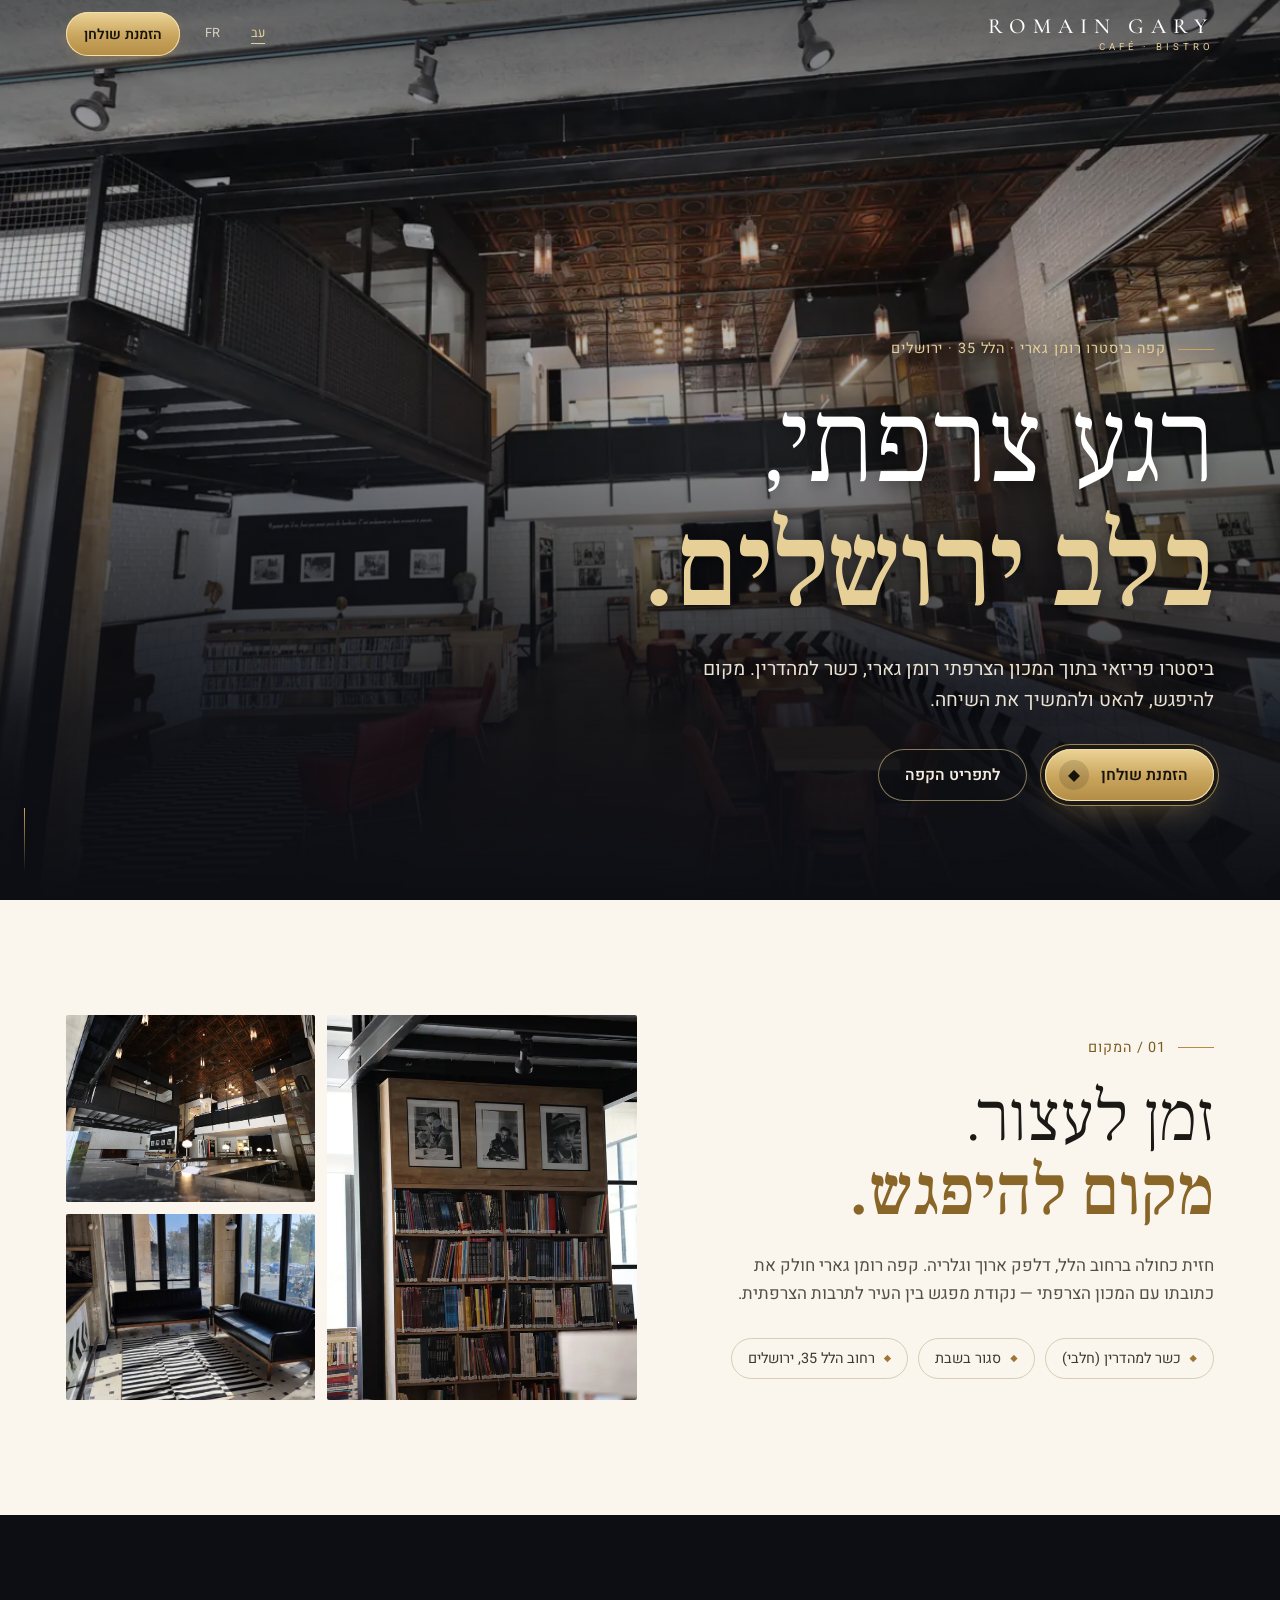
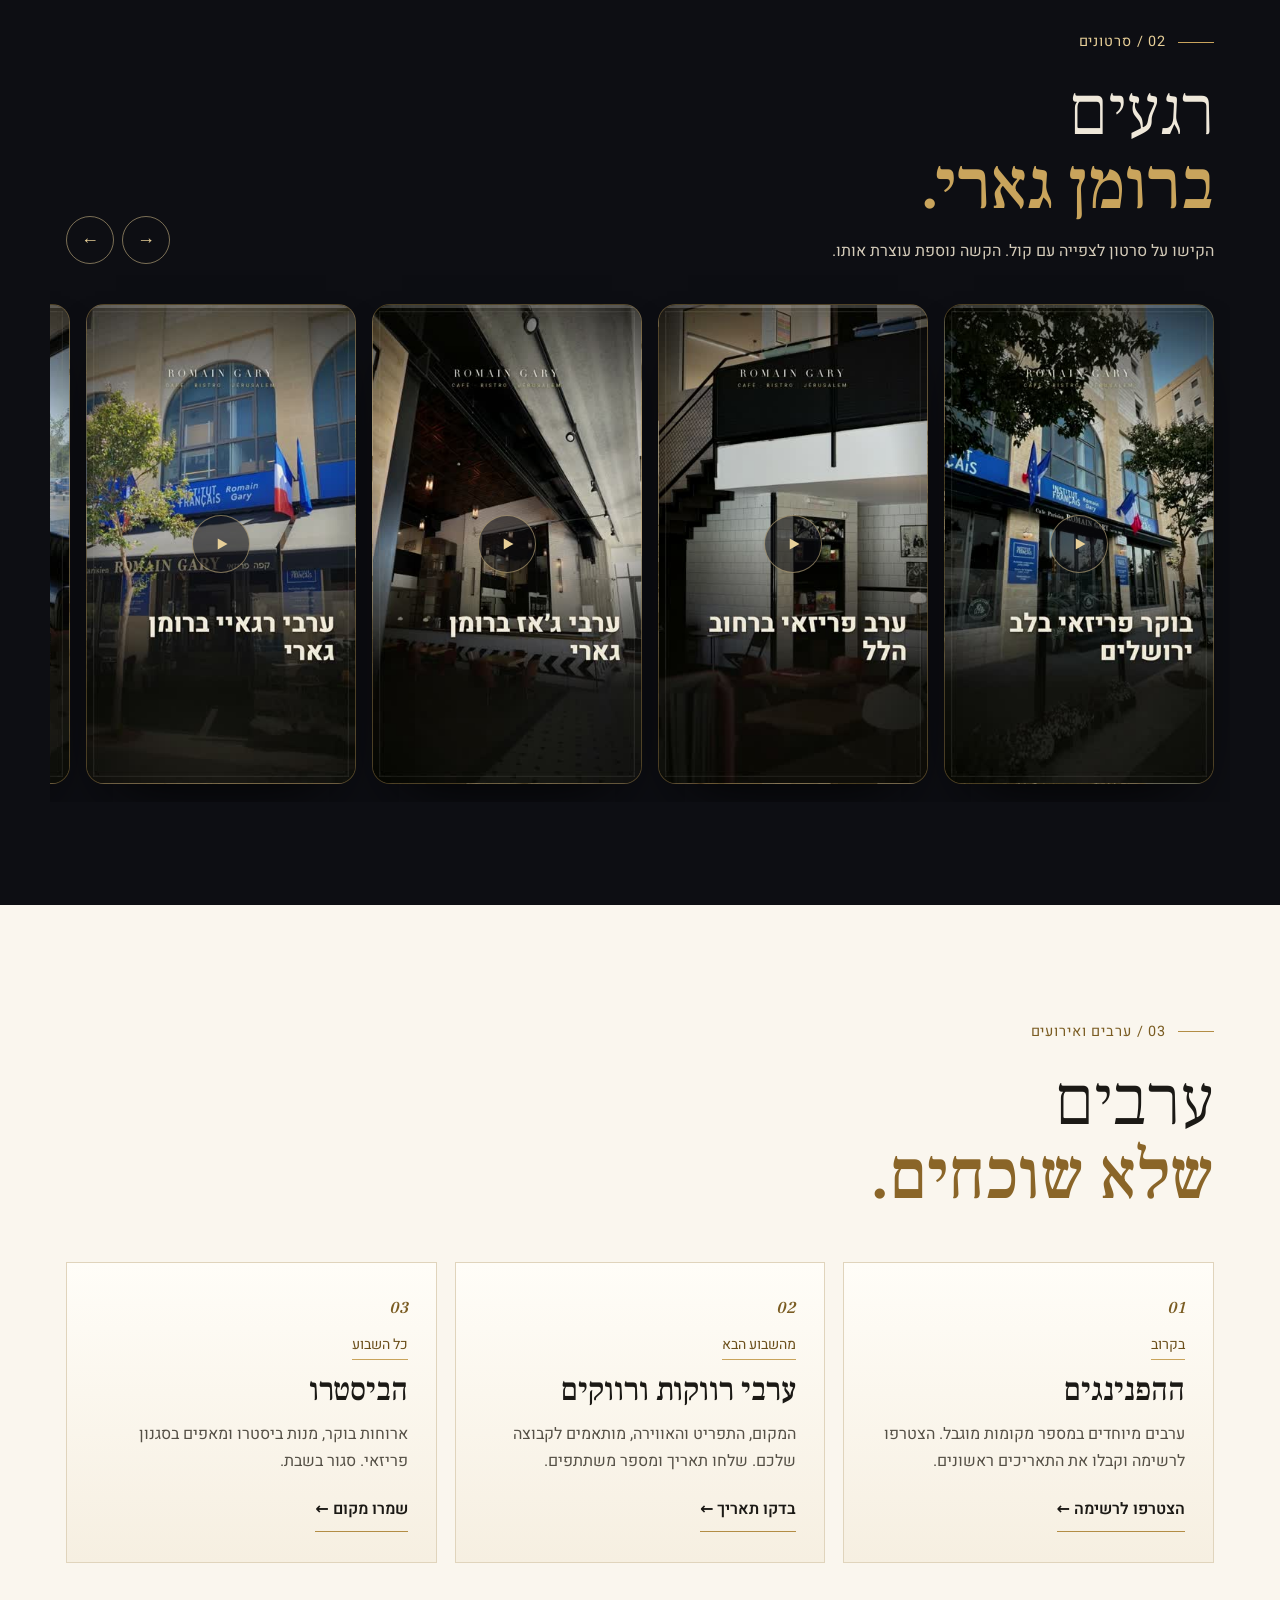
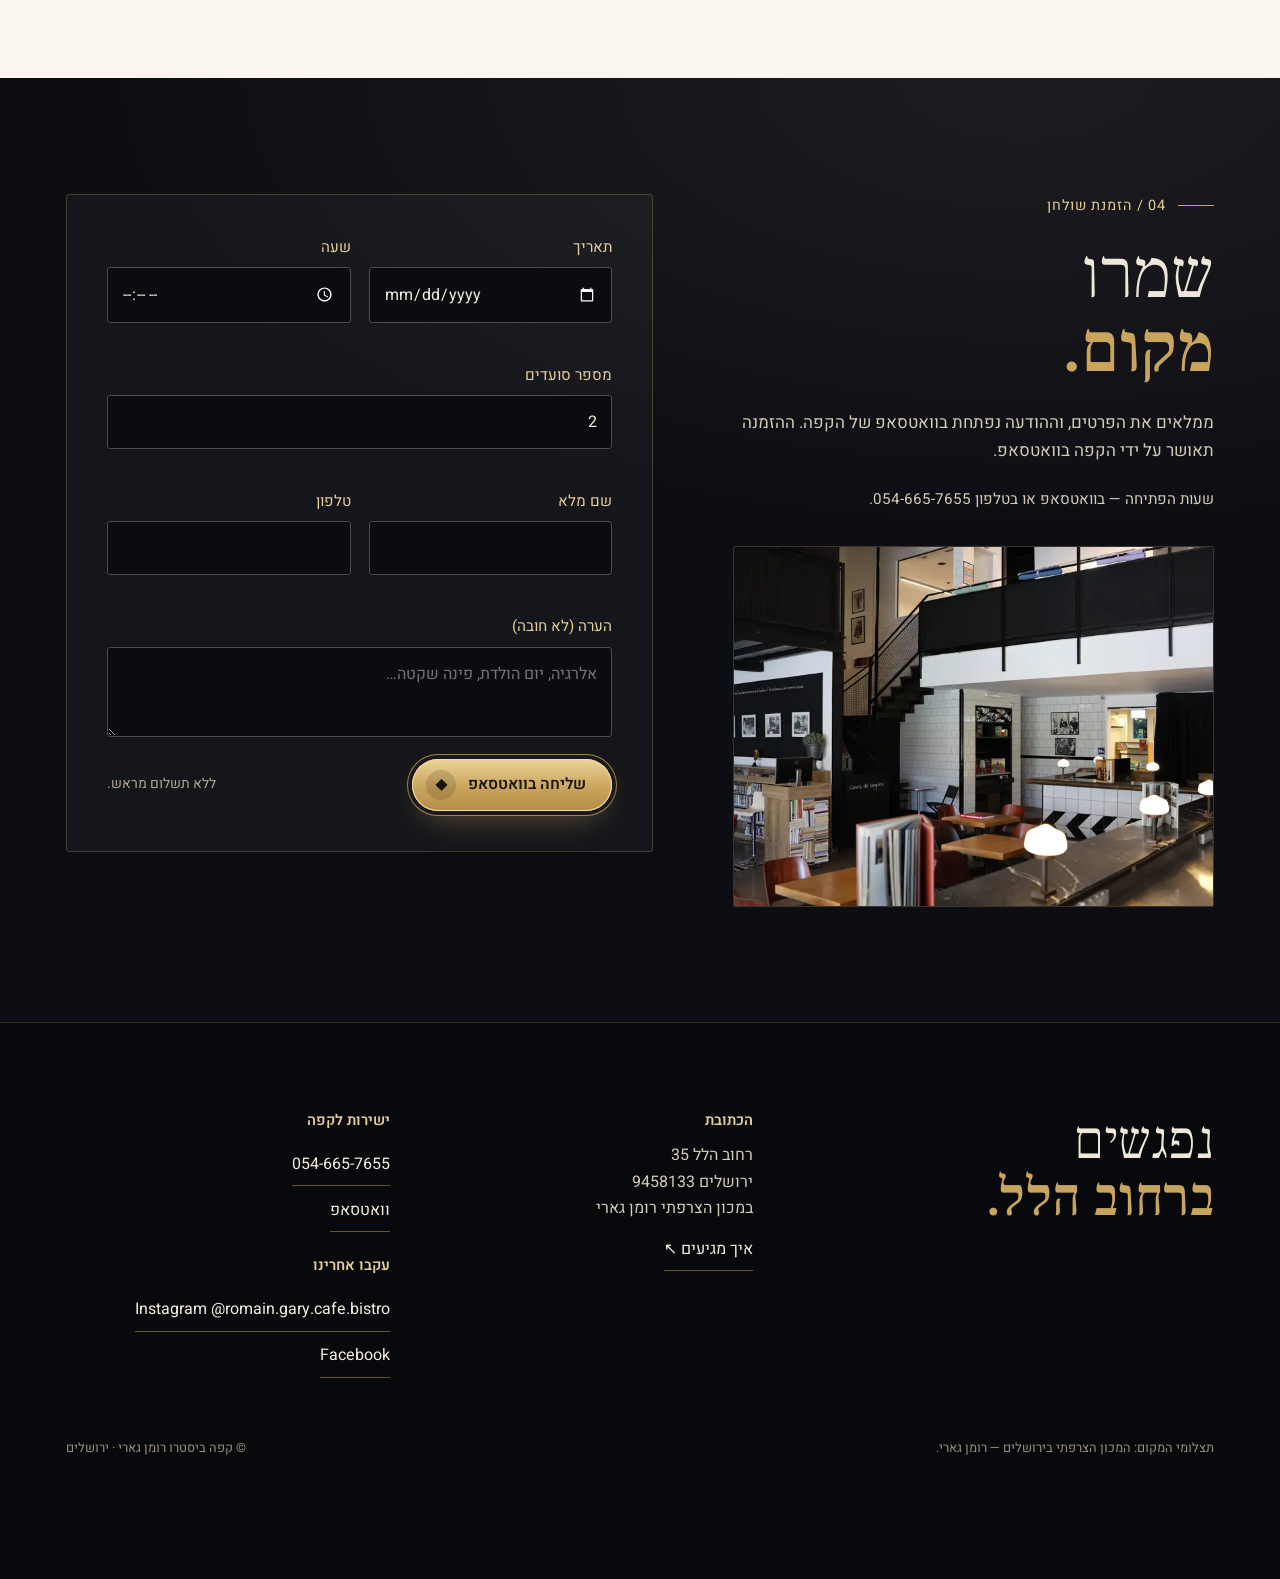
==== index.html @ 9f29f9a6 "fix: retouches des jurés (reels à la demande, hébreu, confirmation, mosaïque, polices non bloquantes" ====
<!doctype html>
<html lang="he" dir="rtl">
<head>
<meta charset="utf-8"><meta name="viewport" content="width=device-width,initial-scale=1,viewport-fit=cover">
<title>קפה ביסטרו רומן גארי · ביסטרו פריזאי בלב ירושלים · הלל 35</title>
<meta name="description" content="ביסטרו פריזאי בתוך המכון הצרפתי רומן גארי, כשר למהדרין (חלבי). רחוב הלל 35, ירושלים. סגור בשבת. הזמנת שולחן בוואטסאפ.">
<meta name="theme-color" content="#0d0e13">
<link rel="canonical" href="https://codenolimits.github.io/romain-gary-cafe/">
<link rel="alternate" hreflang="he" href="https://codenolimits.github.io/romain-gary-cafe/"><link rel="alternate" hreflang="fr" href="https://codenolimits.github.io/romain-gary-cafe/fr/"><link rel="alternate" hreflang="x-default" href="https://codenolimits.github.io/romain-gary-cafe/">
<meta property="og:title" content="קפה ביסטרו רומן גארי · ביסטרו פריזאי בלב ירושלים · הלל 35"><meta property="og:description" content="ביסטרו פריזאי בתוך המכון הצרפתי רומן גארי, כשר למהדרין (חלבי). רחוב הלל 35, ירושלים. סגור בשבת. הזמנת שולחן בוואטסאפ."><meta property="og:image" content="https://codenolimits.github.io/romain-gary-cafe/assets/og.jpg"><meta property="og:type" content="website">
<link rel="icon" href="assets/mark.svg" type="image/svg+xml">
<link rel="preconnect" href="https://fonts.googleapis.com"><link rel="preconnect" href="https://fonts.gstatic.com" crossorigin>
<link rel="preload" as="image" href="assets/facade-600.webp" media="(max-width:700px)"><link rel="preload" as="image" href="assets/hero-1280.webp" media="(min-width:701px)">
<link rel="stylesheet" media="print" onload="this.media='all'" href="https://fonts.googleapis.com/css2?family=Cormorant+Garamond:ital,wght@0,500;1,500&family=Inter:wght@400;600&family=Frank+Ruhl+Libre:wght@300;500&family=Heebo:wght@400;600&display=swap">
<noscript><link rel="stylesheet" href="https://fonts.googleapis.com/css2?family=Cormorant+Garamond:ital,wght@0,500;1,500&family=Inter:wght@400;600&family=Frank+Ruhl+Libre:wght@300;500&family=Heebo:wght@400;600&display=swap"></noscript>
<link rel="stylesheet" href="style.css">
<script type="application/ld+json">{"@context": "https://schema.org", "@type": "CafeOrCoffeeShop", "name": "Café Bistro Romain Gary", "url": "https://codenolimits.github.io/romain-gary-cafe/", "telephone": "+972546657655", "servesCuisine": "French", "address": {"@type": "PostalAddress", "streetAddress": "35 Hillel Street", "addressLocality": "Jerusalem", "postalCode": "9458133", "addressCountry": "IL"}, "image": "https://codenolimits.github.io/romain-gary-cafe/assets/hero-1280.webp", "sameAs": ["https://www.instagram.com/romain.gary.cafe.bistro/", "https://www.facebook.com/1318589584681874"]}</script>
</head>
<body>
<a class="skip" href="#main">דילוג לתוכן</a>
<header class="top"><div class="wrap">
<a class="brand" href="./"><b>ROMAIN GARY</b><small>CAFÉ · BISTRO</small></a>
<nav class="nav" aria-label="Langues · שפות"><div class="langs"><a href="" hreflang="he" lang="he" aria-current="page">עב</a><a href="fr/" hreflang="fr" lang="fr">FR</a></div><a class="btn btn-gold btn-sm" href="#reserver">הזמנת שולחן</a></nav>
</div></header>
<main id="main">
<section class="hero" style="padding:0" aria-labelledby="h1">
<picture><source media="(max-width:700px)" srcset="assets/facade-600.webp 600w, assets/facade-900.webp 900w" sizes="100vw"><img src="assets/hero-1280.webp" srcset="assets/hero-1280.webp 1280w, assets/hero-1920.webp 1920w" sizes="100vw" alt="" fetchpriority="high"></picture>
<div class="wrap">
<p class="eyebrow">קפה ביסטרו רומן גארי · הלל 35 · ירושלים</p>
<h1 id="h1">רגע צרפתי,<br><em>בלב ירושלים.</em></h1>
<p class="lead">ביסטרו פריזאי בתוך המכון הצרפתי רומן גארי, כשר למהדרין. מקום להיפגש, להאט ולהמשיך את השיחה.</p>
<div class="ctas"><a class="btn btn-gold" href="#reserver">הזמנת שולחן<span class="dot" aria-hidden="true">◆</span></a><a class="btn btn-line" href="https://drive.google.com/file/d/1gqeIjatNYt2epJypVnyMsWco6qzE0DKU/view?usp=drivesdk" target="_blank" rel="noopener">לתפריט הקפה</a></div>
</div><span class="cue" aria-hidden="true"></span>
</section>

<section class="light" id="lieu"><div class="wrap lieu">
<div class="rv"><p class="eyebrow">01 / המקום</p><h2>זמן לעצור.<br><em>מקום להיפגש.</em></h2><p class="sub">חזית כחולה ברחוב הלל, דלפק ארוך וגלריה. קפה רומן גארי חולק את כתובתו עם המכון הצרפתי — נקודת מפגש בין העיר לתרבות הצרפתית.</p><ul class="chips"><li>כשר למהדרין (חלבי)</li><li>סגור בשבת</li><li>רחוב הלל 35, ירושלים</li></ul></div>
<div class="mosaic rv d1">
<figure class="a"><img src="assets/livres-600.webp" srcset="assets/livres-600.webp 600w, assets/livres-900.webp 900w" sizes="(min-width:900px) 360px, 55vw" alt="הגלריה והספרייה בקפה רומן גארי" loading="lazy" width="600" height="900"></figure>
<figure class="b"><img src="assets/bar-800.webp" srcset="assets/bar-800.webp 800w, assets/bar-1400.webp 1400w" sizes="(min-width:900px) 300px, 45vw" alt="הדלפק והגלריה בקפה רומן גארי" loading="lazy" width="800" height="533"></figure>
<figure class="c"><img src="assets/salon-600.webp" srcset="assets/salon-600.webp 600w" sizes="(min-width:900px) 300px, 45vw" alt="פינת ישיבה ליד החלונות" loading="lazy" width="600" height="800"></figure>
</div></div></section>

<section id="reels" aria-labelledby="h-reels" style="padding-bottom:clamp(60px,8vw,110px)">
<div class="wrap reels-head rv"><div><p class="eyebrow">02 / סרטונים</p><h2 id="h-reels">רגעים<br><em>ברומן גארי.</em></h2><p class="hint">הקישו על סרטון לצפייה עם קול. הקשה נוספת עוצרת אותו.</p></div>
<div class="rail-nav"><button type="button" data-dir="-1" aria-label="הקודם">→</button><button type="button" data-dir="1" aria-label="הבא">←</button></div></div>
<div class="rail"><button class="reel" type="button" aria-pressed="false" aria-label="סרטון: בוקר פריזאי בלב ירושלים" style="background-image:url(assets/reel_LIEU_HE_JOUR.jpg)"><video muted loop playsinline preload="none" poster="assets/reel_LIEU_HE_JOUR.jpg" src="https://romain-gary-happenings.vercel.app/happenings/videos/RomainGary_LIEU_HE_JOUR_story_v6.mp4"></video><span class="snd" aria-hidden="true"></span></button><button class="reel" type="button" aria-pressed="false" aria-label="סרטון: ערב פריזאי ברחוב הלל" style="background-image:url(assets/reel_LIEU_HE_SOIR.jpg)"><video muted loop playsinline preload="none" poster="assets/reel_LIEU_HE_SOIR.jpg" src="https://romain-gary-happenings.vercel.app/happenings/videos/RomainGary_LIEU_HE_SOIR_story_v6.mp4"></video><span class="snd" aria-hidden="true"></span></button><button class="reel" type="button" aria-pressed="false" aria-label="סרטון: ערבי ג׳אז ברומן גארי" style="background-image:url(assets/reel_JAZZ_HE.jpg)"><video muted loop playsinline preload="none" poster="assets/reel_JAZZ_HE.jpg" src="https://romain-gary-happenings.vercel.app/happenings/videos/RomainGary_JAZZ_HE_story_v6.mp4"></video><span class="snd" aria-hidden="true"></span></button><button class="reel" type="button" aria-pressed="false" aria-label="סרטון: ערבי רגאיי ברומן גארי" style="background-image:url(assets/reel_REGGAE_HE.jpg)"><video muted loop playsinline preload="none" poster="assets/reel_REGGAE_HE.jpg" src="https://romain-gary-happenings.vercel.app/happenings/videos/RomainGary_REGGAE_HE_story_v6.mp4"></video><span class="snd" aria-hidden="true"></span></button><button class="reel" type="button" aria-pressed="false" aria-label="סרטון: חוגגים? המקום שלכם." style="background-image:url(assets/reel_GROUPES_HE.jpg)"><video muted loop playsinline preload="none" poster="assets/reel_GROUPES_HE.jpg" src="https://romain-gary-happenings.vercel.app/happenings/videos/RomainGary_GROUPES_HE_story_v6.mp4"></video><span class="snd" aria-hidden="true"></span></button></div>
</section>

<section class="light" id="soirees"><div class="wrap">
<div class="rv"><p class="eyebrow">03 / ערבים ואירועים</p><h2>ערבים<br><em>שלא שוכחים.</em></h2></div>
<div class="cards"><article class="card rv d0"><span class="n">01</span><span class="badge">בקרוב</span><h3>ההפנינגים</h3><p>ערבים מיוחדים במספר מקומות מוגבל. הצטרפו לרשימה וקבלו את התאריכים ראשונים.</p><a href="https://wa.me/972546657655?text=%D7%A9%D7%9C%D7%95%D7%9D%21%20%D7%90%D7%A9%D7%9E%D7%97%20%D7%9C%D7%94%D7%A6%D7%98%D7%A8%D7%A3%20%D7%9C%D7%A8%D7%A9%D7%99%D7%9E%D7%AA%20%D7%94%D7%94%D7%A4%D7%A0%D7%99%D7%A0%D7%92%D7%99%D7%9D%20%D7%A9%D7%9C%20%D7%A8%D7%95%D7%9E%D7%9F%20%D7%92%D7%90%D7%A8%D7%99" target="_blank" rel="noopener">הצטרפו לרשימה ←</a></article><article class="card rv d1"><span class="n">02</span><span class="badge">מהשבוע הבא</span><h3>ערבי רווקות ורווקים</h3><p>המקום, התפריט והאווירה, מותאמים לקבוצה שלכם. שלחו תאריך ומספר משתתפים.</p><a href="https://wa.me/972546657655?text=%D7%A9%D7%9C%D7%95%D7%9D%21%20%D7%90%D7%A0%D7%97%D7%A0%D7%95%20%D7%9E%D7%AA%D7%9B%D7%A0%D7%A0%D7%99%D7%9D%20%D7%A2%D7%A8%D7%91%20%D7%A8%D7%95%D7%95%D7%A7%D7%95%D7%AA/%D7%A8%D7%95%D7%95%D7%A7%D7%99%D7%9D.%20%D7%AA%D7%90%D7%A8%D7%99%D7%9A%3A%20___%20%D7%9E%D7%A1%D7%A4%D7%A8%20%D7%9E%D7%A9%D7%AA%D7%AA%D7%A4%D7%99%D7%9D%3A%20___" target="_blank" rel="noopener">בדקו תאריך ←</a></article><article class="card rv d2"><span class="n">03</span><span class="badge">כל השבוע</span><h3>הביסטרו</h3><p>ארוחות בוקר, מנות ביסטרו ומאפים בסגנון פריזאי. סגור בשבת.</p><a href="#reserver">שמרו מקום ←</a></article></div>
</div></section>

<section class="book" id="reserver" aria-labelledby="h-book"><div class="wrap book-grid">
<div class="rv"><p class="eyebrow">04 / הזמנת שולחן</p><h2 id="h-book">שמרו<br><em>מקום.</em></h2><p class="sub">ממלאים את הפרטים, וההודעה נפתחת בוואטסאפ של הקפה. ההזמנה תאושר על ידי הקפה בוואטסאפ.</p><p class="sub" style="font-size:.95rem">שעות הפתיחה — בוואטסאפ או בטלפון <bdi class="ltr">054-665-7655</bdi>.</p>
<figure class="side-img"><img src="assets/salle-800.webp" srcset="assets/salle-800.webp 800w, assets/salle-1400.webp 1400w" sizes="(min-width:960px) 480px, 100vw" alt="" loading="lazy" width="800" height="533"></figure></div>
<form id="resa" novalidate>
<div class="f h"><label for="date">תאריך</label><input id="date" name="date" type="date" required aria-describedby="e-date"><span class="err" id="e-date" aria-live="polite"></span></div>
<div class="f h"><label for="time">שעה</label><input id="time" name="time" type="time" step="900" required aria-describedby="e-time"><span class="err" id="e-time" aria-live="polite"></span></div>
<div class="f"><label for="people">מספר סועדים</label><input id="people" name="people" type="number" inputmode="numeric" min="1" max="60" value="2" required aria-describedby="e-people"><span class="err" id="e-people" aria-live="polite"></span></div>
<div class="f h"><label for="name">שם מלא</label><input id="name" name="name" autocomplete="name" required aria-describedby="e-name"><span class="err" id="e-name" aria-live="polite"></span></div>
<div class="f h"><label for="phone">טלפון</label><input id="phone" name="phone" type="tel" autocomplete="tel" inputmode="tel" dir="ltr" required aria-describedby="e-phone"><span class="err" id="e-phone" aria-live="polite"></span></div>
<div class="f"><label for="note">הערה (לא חובה)</label><textarea id="note" name="note" maxlength="300" placeholder="אלרגיה, יום הולדת, פינה שקטה…"></textarea></div>
<div class="form-foot"><button class="btn btn-gold" type="submit">שליחה בוואטסאפ<span class="dot" aria-hidden="true">◆</span></button><span class="small">ללא תשלום מראש.</span></div>
<div class="ok" id="ok" tabindex="-1" role="status"><h3>שלב אחרון: לחצו על שליחה בוואטסאפ.</h3><p class="small">השולחן מאושר כשהקפה עונה לכם. אם וואטסאפ לא נפתח:</p><pre id="ok-msg"></pre><a class="btn btn-line btn-sm" id="ok-link" href="https://wa.me/972546657655" target="_blank" rel="noopener">פתיחת וואטסאפ</a></div>
</form>
</div></section>
</main>

<footer><div class="wrap">
<div class="foot">
<div><h2>נפגשים<br><em>ברחוב הלל.</em></h2></div>
<div><h3>הכתובת</h3><p>רחוב הלל 35<br>ירושלים 9458133<br>במכון הצרפתי רומן גארי</p><a href="https://www.google.com/maps/search/?api=1&query=35%20Hillel%20Street%20Jerusalem" target="_blank" rel="noopener">איך מגיעים ↖</a></div>
<div><h3>ישירות לקפה</h3><div class="links"><a href="tel:+972546657655" class="ltr">054-665-7655</a><a href="https://wa.me/972546657655" target="_blank" rel="noopener">וואטסאפ</a></div>
<h3 style="margin-top:26px">עקבו אחרינו</h3><div class="links"><a href="https://www.instagram.com/romain.gary.cafe.bistro/" target="_blank" rel="noopener" class="ltr">Instagram @romain.gary.cafe.bistro</a><a href="https://www.facebook.com/1318589584681874" target="_blank" rel="noopener">Facebook</a></div></div>
</div>
<div class="credit"><span>תצלומי המקום: המכון הצרפתי בירושלים — רומן גארי.</span><span>© קפה ביסטרו רומן גארי · ירושלים</span></div>
</div></footer>
<div class="dock"><a class="btn btn-gold" href="#reserver">הזמנת שולחן</a><a class="btn wa" href="https://wa.me/972546657655" target="_blank" rel="noopener" aria-label="וואטסאפ">✆</a></div>
<script>window.T={"msgIntro": "שלום! אשמח להזמין שולחן בקפה רומן גארי.", "sep": ": ", "l_date": "תאריך", "l_time": "שעה", "l_people": "מספר סועדים", "l_name": "שם מלא", "l_phone": "טלפון", "l_note": "הערה", "e_date": "נא לבחור תאריך.", "e_past": "התאריך או השעה כבר עברו.", "e_shabbat": "הקפה סגור בשבת.", "e_time": "נא לבחור שעה.", "e_people": "נא לציין מספר סועדים.", "e_name": "נא למלא שם.", "e_phone": "מספר טלפון לא תקין."};</script>
<script src="app.js" defer></script>
</body></html>
---- style.css ----
/* Feuille de style — Café Bistro Romain Gary v2 */
:root{--ink:#0d0e13;--cream:#f4ede0;--paper:#faf6ee;--gold:#c9a45c;--gold2:#e7cf98;--muted:#8d8473;--txt:#1b1915;
--serif:"Cormorant Garamond",Georgia,serif;--sans:Inter,system-ui,-apple-system,sans-serif;--ease:cubic-bezier(.2,.7,.1,1)}
html[lang="he"]{--serif:"Frank Ruhl Libre",Georgia,serif;--sans:Heebo,system-ui,sans-serif}
*{box-sizing:border-box}html{scroll-behavior:smooth;-webkit-text-size-adjust:100%}
body{margin:0;background:var(--ink);color:#efe8da;font:16px/1.65 var(--sans);overflow-x:hidden}
img,video{display:block;max-width:100%}
a{color:inherit}
:focus-visible{outline:2px solid var(--gold2);outline-offset:3px}
.skip{position:absolute;inset-inline-start:-999px;top:8px;background:var(--gold);color:#111;padding:8px 14px;z-index:99}.skip:focus{inset-inline-start:8px}
h1,h2,h3{font-family:var(--serif);font-weight:500;line-height:1.05;margin:0}
.wrap{max-width:1180px;margin:0 auto;padding:0 16px}
.eyebrow{display:flex;align-items:center;gap:12px;color:var(--gold2);font-size:.78rem;letter-spacing:.22em;text-transform:uppercase;margin:0 0 22px}
html[lang="he"] .eyebrow{letter-spacing:.06em;font-size:.9rem}
.eyebrow::before{content:"";width:36px;height:1px;background:var(--gold)}
.top{position:fixed;inset:0 0 auto;z-index:30;transition:background .5s var(--ease)}
.top.solid{background:rgba(13,14,19,.84);backdrop-filter:blur(14px);-webkit-backdrop-filter:blur(14px);border-bottom:1px solid rgba(201,164,92,.18)}
.top .wrap{display:flex;align-items:center;justify-content:space-between;height:68px}
.brand{text-decoration:none;display:flex;flex-direction:column;line-height:1}
.brand b{font:500 1.35rem/1 "Cormorant Garamond",Georgia,serif;letter-spacing:.32em;color:#fff}
.brand small{font-size:.6rem;letter-spacing:.42em;color:var(--gold2);margin-top:5px}
.nav{display:flex;align-items:center;gap:10px}
.langs{display:flex;gap:2px}
.langs a{font-size:.8rem;text-decoration:none;padding:8px 10px;color:#d8cfbd;min-height:44px;min-width:44px;display:grid;place-items:center}
.langs a[aria-current]{color:var(--gold2);text-decoration:underline;text-underline-offset:6px}
.btn{position:relative;display:inline-flex;align-items:center;gap:12px;min-height:52px;padding:0 26px;border-radius:999px;text-decoration:none;font:600 .98rem var(--sans);cursor:pointer;border:0;transition:transform .35s var(--ease),box-shadow .35s var(--ease)}
.btn-gold{color:#17130a;background:linear-gradient(180deg,#ecd497,#c9a45c 55%,#b38d45);box-shadow:0 0 0 1px #f3dfa8 inset,0 0 0 4px rgba(13,14,19,.9),0 0 0 5px rgba(201,164,92,.75),0 14px 34px -12px rgba(201,164,92,.55)}
.btn-gold:hover{transform:translateY(-2px);box-shadow:0 0 0 1px #f3dfa8 inset,0 0 0 4px rgba(13,14,19,.9),0 0 0 5px #e7cf98,0 20px 44px -12px rgba(201,164,92,.7)}
.btn-gold .dot{width:30px;height:30px;border-radius:50%;background:rgba(23,19,10,.14);display:grid;place-items:center;margin-inline-end:-12px}
.btn-line{color:#f3ecdf;border:1px solid rgba(231,207,152,.55);background:rgba(13,14,19,.3)}
.btn-line:hover{border-color:var(--gold2);transform:translateY(-2px)}
.btn-sm{min-height:44px;padding:0 18px;font-size:.88rem}
.btn-sm.btn-gold{box-shadow:0 0 0 1px #f3dfa8 inset,0 6px 18px -8px rgba(201,164,92,.6)}
.hero{position:relative;min-height:100svh;display:flex;align-items:flex-end;overflow:hidden;isolation:isolate}
.hero picture,.hero picture img{position:absolute;inset:0;width:100%;height:100%;object-fit:cover;z-index:-2}
.hero picture img{animation:kb 26s var(--ease) both;transform-origin:50% 60%}
@keyframes kb{from{transform:scale(1.14)}to{transform:scale(1.02)}}
.hero::after{content:"";position:absolute;inset:0;z-index:-1;background:linear-gradient(180deg,rgba(13,14,19,.6) 0%,rgba(13,14,19,.2) 32%,rgba(13,14,19,.9) 80%,var(--ink) 100%)}
.hero .wrap{width:100%;padding-bottom:clamp(64px,11vh,120px)}
.hero h1{font-size:clamp(3rem,10vw,7.4rem);letter-spacing:-.01em;color:#fff}
.hero h1 em{font-style:italic;color:var(--gold2)}
html[lang="he"] .hero h1 em{font-style:normal}
.hero .lead{max-width:560px;font-size:clamp(1.02rem,2.2vw,1.2rem);color:#ebe2d1;margin:22px 0 32px}
.hero .ctas{display:flex;flex-wrap:wrap;gap:16px 18px;align-items:center}
.cue{position:absolute;inset-inline-end:24px;bottom:28px;width:1px;height:64px;background:linear-gradient(var(--gold),transparent);animation:cue 2.4s infinite}
@keyframes cue{0%{transform:scaleY(0);transform-origin:top}50%{transform:scaleY(1);transform-origin:top}51%{transform-origin:bottom}100%{transform:scaleY(0);transform-origin:bottom}}
.js .rv{opacity:0;transform:translateY(28px);transition:opacity 1.1s var(--ease),transform 1.1s var(--ease)}
.js .rv.in{opacity:1;transform:none}
.rv.d1{transition-delay:.12s}.rv.d2{transition-delay:.24s}
section{padding:clamp(80px,12vw,150px) 0;position:relative}
.light{background:var(--paper);color:var(--txt)}
.light .eyebrow{color:#7a5c22}.light .eyebrow::before{background:#b38d45}
h2{font-size:clamp(2.4rem,6vw,4.4rem)}
h2 em{font-style:italic;color:var(--gold)}html[lang="he"] h2 em{font-style:normal}
.light h2 em{color:#8a6528}
.sub{max-width:560px;font-size:1.06rem;margin:22px 0 0;color:#d4cbb9}
.light .sub{color:#555046}
.lieu{display:grid;gap:44px;align-items:center}
.mosaic{display:grid;grid-template-columns:1.25fr 1fr;gap:12px}
.mosaic figure{margin:0;overflow:hidden;border-radius:2px}
.mosaic img{width:100%;height:100%;object-fit:cover;transition:transform 1.6s var(--ease)}
.mosaic figure:hover img{transform:scale(1.05)}
.mosaic .a{grid-row:1/3;aspect-ratio:3/4}.mosaic .b,.mosaic .c{aspect-ratio:4/3}
.chips{display:flex;flex-wrap:wrap;gap:10px;margin:30px 0 0;padding:0;list-style:none}
.chips li{border:1px solid #d8ccb3;padding:8px 16px;border-radius:999px;font-size:.9rem;color:#3f3a31}
.chips li::before{content:"◆";color:#9c7735;font-size:.6rem;margin-inline-end:9px;vertical-align:2px}
@media(min-width:900px){.lieu{grid-template-columns:1fr 1.15fr;gap:80px}}
.reels-head{display:flex;justify-content:space-between;align-items:flex-end;gap:20px;flex-wrap:wrap}
.hint{font-size:.88rem;color:#a99f8c;margin:14px 0 0}
.rail{display:flex;gap:16px;overflow-x:auto;scroll-snap-type:x mandatory;padding:40px 16px 18px;margin:0 auto;max-width:1180px;scrollbar-width:none;overscroll-behavior-x:contain}
@media(min-width:900px){.rail{justify-content:safe center}}
.rail::-webkit-scrollbar{display:none}
.reel{position:relative;flex:0 0 min(64vw,270px);aspect-ratio:9/16;border-radius:18px;overflow:hidden;scroll-snap-align:center;background:#111 center/cover;border:1px solid rgba(201,164,92,.35);box-shadow:0 30px 60px -30px #000;cursor:pointer;padding:0;color:#fff;transition:transform .5s var(--ease)}
.reel:hover{transform:translateY(-6px)}
.reel video{position:absolute;inset:0;width:100%;height:100%;object-fit:cover}
.reel .snd{position:absolute;inset-inline-end:10px;top:12px;z-index:3;width:38px;height:38px;border-radius:50%;background:rgba(13,14,19,.65);display:grid;place-items:center;border:1px solid rgba(231,207,152,.5);font-size:15px}
.reel::before{content:"";position:absolute;inset:0 0 auto;height:3px;z-index:2;background:linear-gradient(90deg,var(--gold2) var(--p,0%),rgba(255,255,255,.2) var(--p,0%))}
.rail-nav{display:flex;gap:8px}
.rail-nav button{width:48px;height:48px;border-radius:50%;border:1px solid rgba(231,207,152,.5);background:transparent;color:var(--gold2);font-size:18px;cursor:pointer}
.rail-nav button:hover{background:rgba(201,164,92,.12)}
.cards{display:grid;gap:18px;margin-top:48px}
@media(min-width:860px){.cards{grid-template-columns:repeat(3,1fr)}}
.card{position:relative;padding:34px 28px 30px;border:1px solid #e0d4bc;background:linear-gradient(180deg,#fffdf8,#f6efe1);display:flex;flex-direction:column;gap:14px;min-height:290px;transition:transform .5s var(--ease),box-shadow .5s var(--ease)}
.card:hover{transform:translateY(-4px);box-shadow:0 26px 50px -30px rgba(60,40,10,.45)}
.card .n{font:italic 500 1.05rem var(--serif);color:#7a5c22}
.card .badge{align-self:flex-start;font-size:.74rem;letter-spacing:.14em;text-transform:uppercase;color:#6b4f1b;border-bottom:1px solid #c9a45c;padding-bottom:3px}
html[lang="he"] .card .badge{letter-spacing:0;font-size:.88rem}
.card h3{font-size:2rem;color:#1b1915}
.card p{margin:0;color:#555046;flex:1}
.card a{align-self:flex-start;text-decoration:none;font-weight:600;color:#1b1915;border-bottom:1px solid #b38d45;padding:6px 0;min-height:44px;display:inline-flex;align-items:center}
.card a:hover{color:#7a5c22}
.book{background:radial-gradient(120% 80% at 80% 0%,#1d1c22 0%,var(--ink) 60%)}
.book-grid{display:grid;gap:48px}
@media(min-width:960px){.book-grid{grid-template-columns:.9fr 1.1fr;gap:80px;align-items:start}}
.side-img{margin:34px 0 0;aspect-ratio:4/3;overflow:hidden;border-radius:2px;border:1px solid rgba(201,164,92,.25)}
.side-img img{width:100%;height:100%;object-fit:cover}
form{background:rgba(255,255,255,.035);border:1px solid rgba(201,164,92,.28);padding:clamp(22px,4vw,40px);border-radius:4px;display:grid;gap:16px 18px;grid-template-columns:1fr 1fr}
.f{display:flex;flex-direction:column;gap:7px;grid-column:span 2}
.f.h{grid-column:span 1}
label{font-size:.8rem;letter-spacing:.12em;text-transform:uppercase;color:var(--gold2)}
html[lang="he"] label{letter-spacing:0;font-size:.95rem}
input,select,textarea{font:inherit;font-size:16px;color:#f4ede0;background:#0b0c10;border:1px solid #4a4b55;border-radius:3px;padding:13px 14px;min-height:50px;width:100%;color-scheme:dark}
textarea{min-height:90px;resize:vertical}
input:focus,select:focus,textarea:focus{border-color:var(--gold);outline:none;box-shadow:0 0 0 3px rgba(201,164,92,.25)}
[aria-invalid="true"]{border-color:#e07a6a}
.err{min-height:1.2em;font-size:.86rem;color:#f2ab9d}
.form-foot{grid-column:span 2;display:flex;flex-wrap:wrap;gap:16px;align-items:center;justify-content:space-between;margin-top:6px}
.small{font-size:.86rem;color:#b3a993}
.ok{grid-column:span 2;display:none;border:1px solid var(--gold);background:rgba(201,164,92,.1);padding:20px;border-radius:3px}
.ok.show{display:block;animation:pop .6s var(--ease)}
@keyframes pop{from{opacity:0;transform:translateY(10px)}to{opacity:1;transform:none}}
.ok h3{font-size:1.6rem;color:var(--gold2);margin-bottom:8px}
.ok pre{white-space:pre-wrap;font:inherit;font-size:.92rem;color:#e6dccb;margin:10px 0 16px;unicode-bidi:plaintext}
@media(max-width:520px){form{grid-template-columns:1fr}.f,.f.h,.form-foot,.ok{grid-column:span 1}}
footer{background:#08090c;padding:90px 0 120px;border-top:1px solid rgba(201,164,92,.2)}
.foot{display:grid;gap:40px}
@media(min-width:860px){.foot{grid-template-columns:1.3fr 1fr 1fr}}
.foot h2{font-size:clamp(2.2rem,5vw,3.4rem)}
.foot h3{font-family:var(--sans);font-size:.78rem;letter-spacing:.2em;text-transform:uppercase;color:var(--gold2);margin:0 0 14px;font-weight:600}
html[lang="he"] .foot h3{letter-spacing:0;font-size:.92rem}
.foot p{margin:0 0 6px;color:#d4cbb9}
.foot a{color:#f4ede0;text-decoration:none;border-bottom:1px solid rgba(201,164,92,.5);display:inline-flex;align-items:center;padding:6px 0;min-height:44px}
.foot a:hover{color:var(--gold2)}
.links{display:flex;flex-direction:column;align-items:flex-start;gap:2px}
.credit{margin-top:60px;font-size:.8rem;color:#9a917f;display:flex;flex-wrap:wrap;gap:8px 24px;justify-content:space-between}
.ltr{direction:ltr;unicode-bidi:isolate}
.dock{position:fixed;inset:auto 12px 12px;z-index:40;display:flex;gap:10px;transform:translateY(160%);transition:transform .5s var(--ease)}
.dock.on{transform:none}
.dock .btn{flex:1;justify-content:center}
.dock .wa{flex:0 0 52px;padding:0;justify-content:center;background:#0d0e13;border:1px solid rgba(231,207,152,.6);color:var(--gold2)}
@media(min-width:900px){.dock{display:none}}
@media(max-width:640px){.nav .btn{display:none}}
@media(prefers-reduced-motion:reduce){*,*::before,*::after{animation:none!important;transition:none!important}.js .rv{opacity:1;transform:none}}
.hero h1,.hero .lead,.hero .eyebrow{text-shadow:0 2px 18px rgba(0,0,0,.55)}
@media(max-width:700px){.hero::after{background:linear-gradient(180deg,rgba(13,14,19,.7) 0%,rgba(13,14,19,.35) 28%,rgba(13,14,19,.92) 66%,var(--ink) 100%)}.hero .eyebrow::before{display:none}.hero .eyebrow{font-size:.7rem;letter-spacing:.16em}html[lang="he"] .hero .eyebrow{font-size:.85rem;letter-spacing:0}}
/* retouches jurés 22/10 */
html[lang="he"] .hero h1,html[lang="he"] h2{font-weight:300}
html[lang="he"] .hero h1 em,html[lang="he"] h2 em{font-weight:500}
section{padding:clamp(72px,9vw,124px) 0}
.mosaic .a{aspect-ratio:auto;height:100%}
.hint{font-size:1rem;color:#d4cbb9}
.reel .snd{width:40px;height:40px;background:rgba(13,14,19,.55) url("data:image/svg+xml,%3Csvg xmlns='http://www.w3.org/2000/svg' viewBox='0 0 24 24' fill='none' stroke='%23e7cf98' stroke-width='1.6' stroke-linecap='round' stroke-linejoin='round'%3E%3Cpath d='M4 9v6h4l5 4V5L8 9H4z'/%3E%3Cpath d='M17 9l4 6M21 9l-4 6'/%3E%3C/svg%3E") center/20px no-repeat}
.reel[aria-pressed="true"] .snd{background-image:url("data:image/svg+xml,%3Csvg xmlns='http://www.w3.org/2000/svg' viewBox='0 0 24 24' fill='none' stroke='%23e7cf98' stroke-width='1.6' stroke-linecap='round' stroke-linejoin='round'%3E%3Cpath d='M4 9v6h4l5 4V5L8 9H4z'/%3E%3Cpath d='M16 9a4 4 0 0 1 0 6M18.5 6.5a7.5 7.5 0 0 1 0 11'/%3E%3C/svg%3E")}
@media(max-width:959px){.side-img{display:none}}
.reel[data-s="pause"] .snd{width:58px;height:58px;top:calc(50% - 29px);inset-inline-end:calc(50% - 29px);background-image:url("data:image/svg+xml,%3Csvg xmlns='http://www.w3.org/2000/svg' viewBox='0 0 24 24' fill='%23e7cf98'%3E%3Cpath d='M9 7l9 5-9 5z'/%3E%3C/svg%3E");background-size:26px}
.reel[data-s="son"] .snd{background-image:url("data:image/svg+xml,%3Csvg xmlns='http://www.w3.org/2000/svg' viewBox='0 0 24 24' fill='none' stroke='%23e7cf98' stroke-width='1.6' stroke-linecap='round' stroke-linejoin='round'%3E%3Cpath d='M4 9v6h4l5 4V5L8 9H4z'/%3E%3Cpath d='M16 9a4 4 0 0 1 0 6M18.5 6.5a7.5 7.5 0 0 1 0 11'/%3E%3C/svg%3E")}
.mosaic .a{position:relative}.mosaic .a img{position:absolute;inset:0}
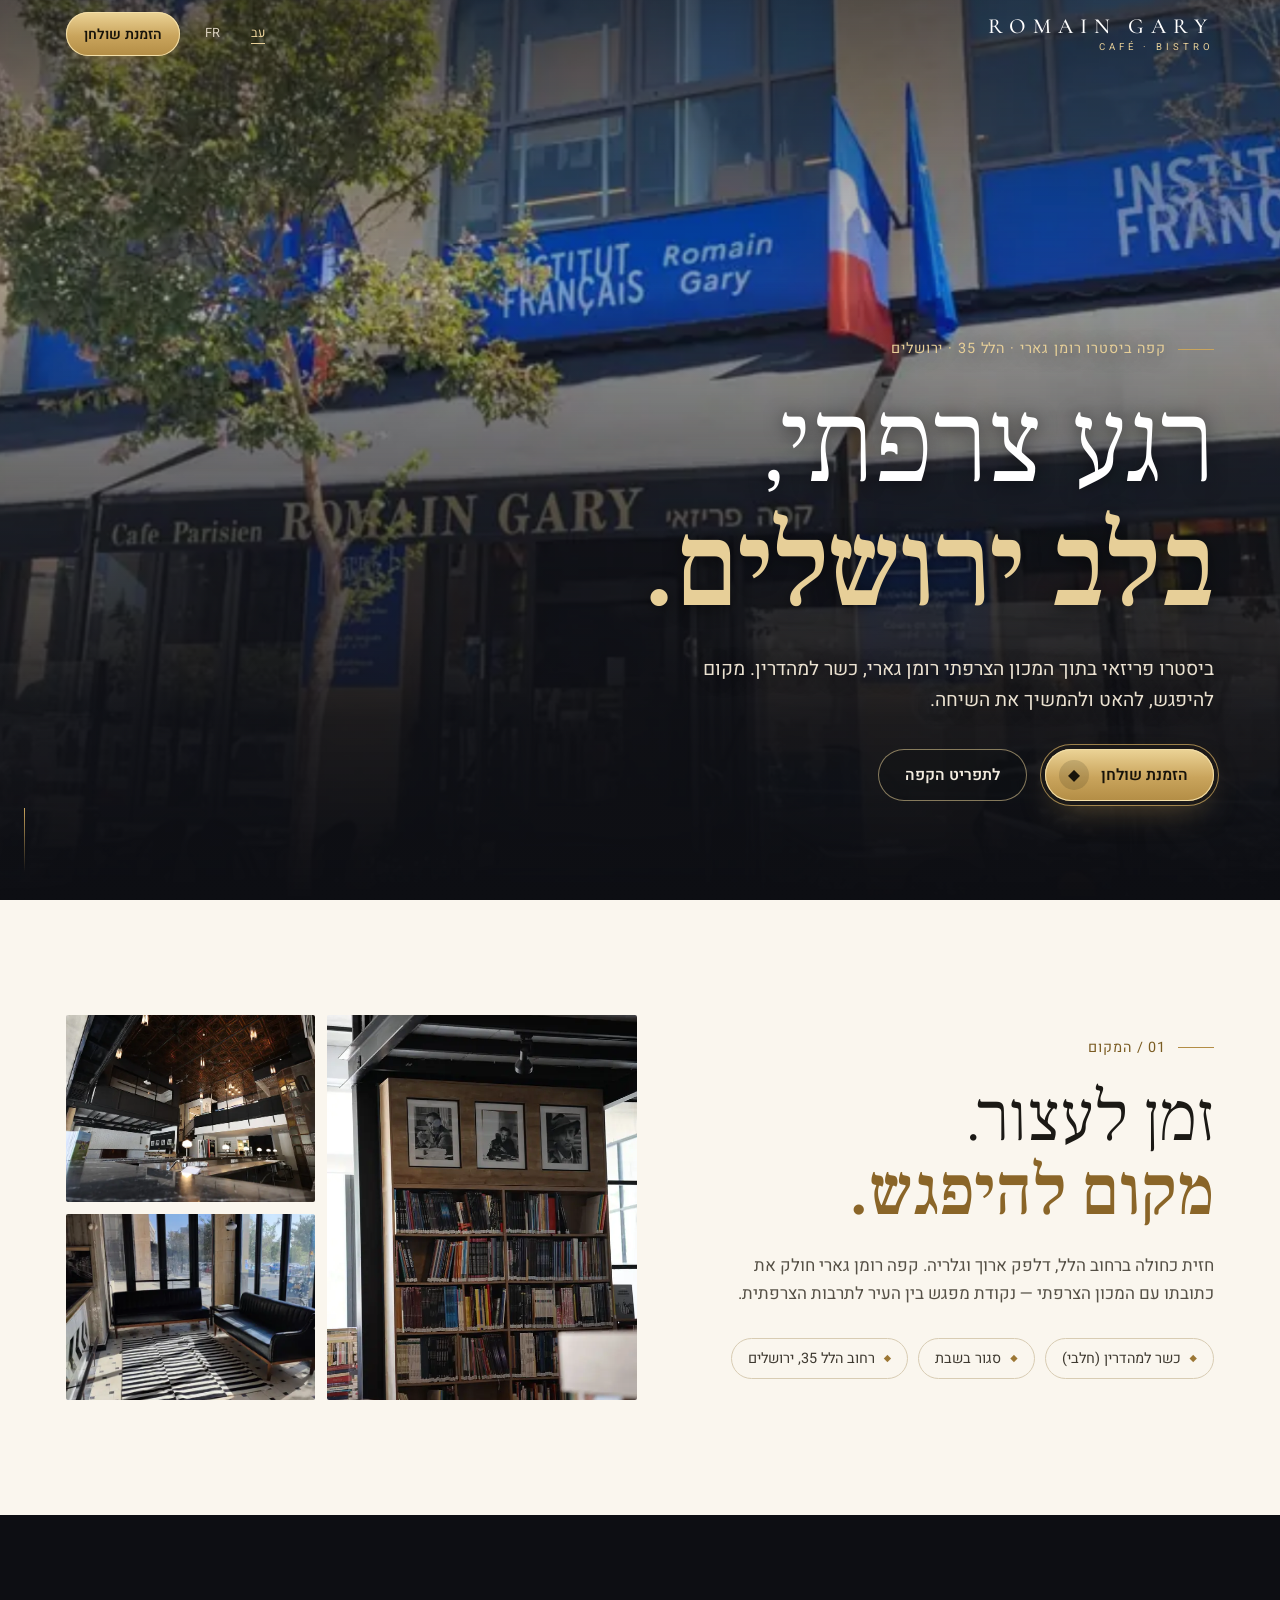
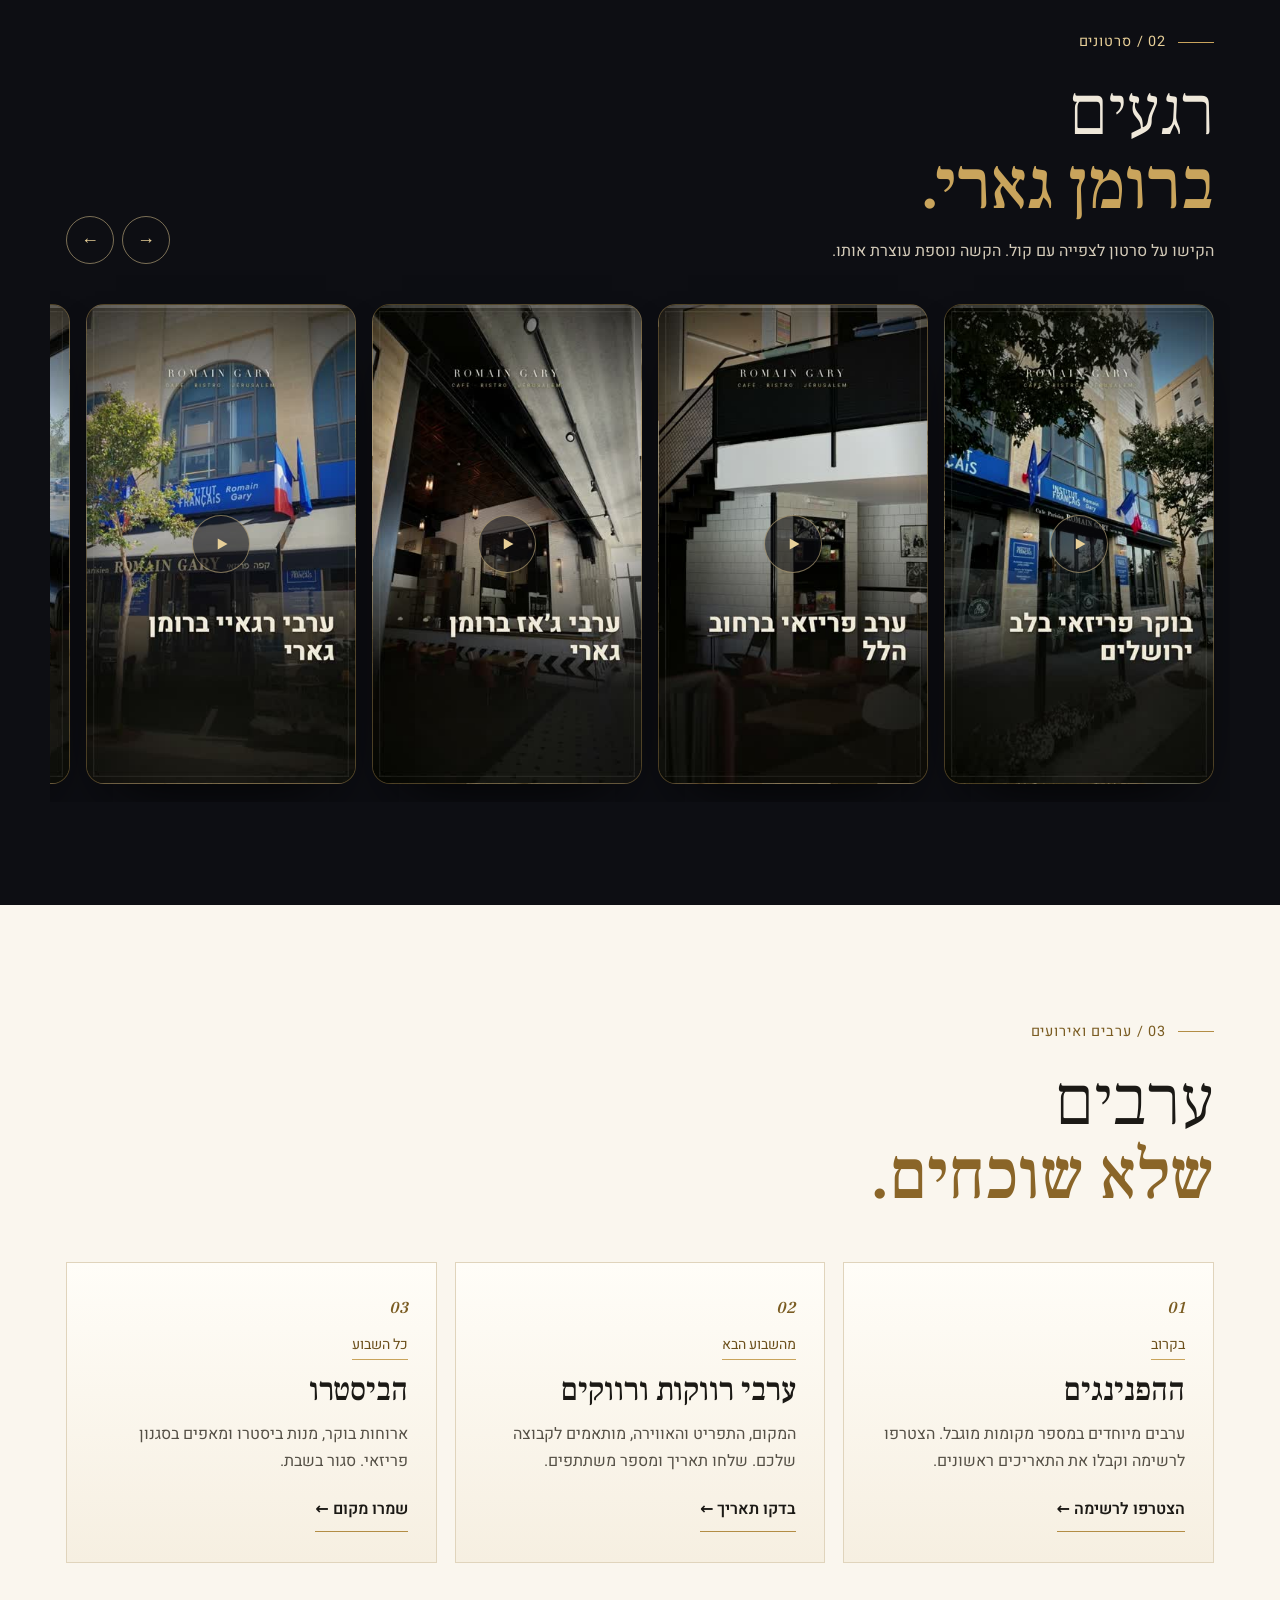
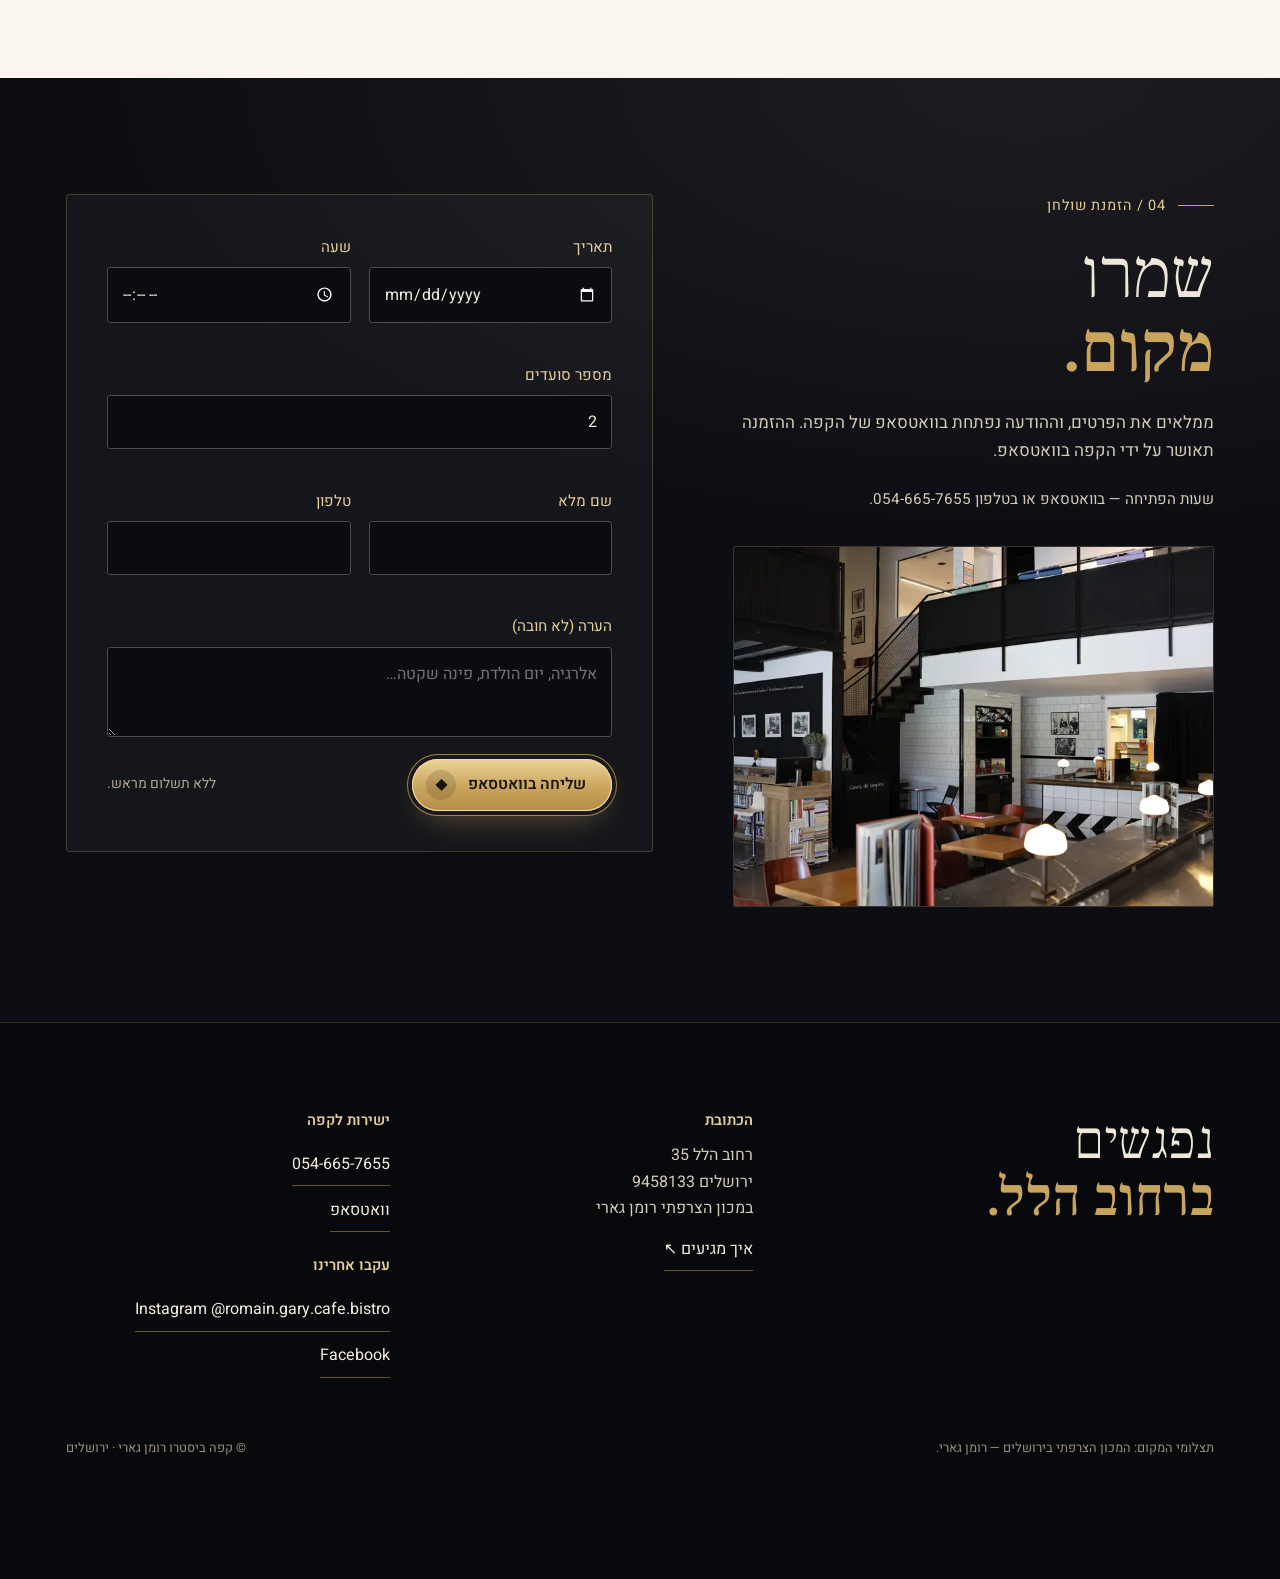
==== commit 7a51df1f: "perf: polices de titre en swap, texte en optional" ====
--- a/index.html
+++ b/index.html
@@ -11,9 +11,156 @@
 <link rel="icon" href="assets/mark.svg" type="image/svg+xml">
 <link rel="preconnect" href="https://fonts.googleapis.com"><link rel="preconnect" href="https://fonts.gstatic.com" crossorigin>
 <link rel="preload" as="image" href="assets/facade-600.webp" media="(max-width:700px)"><link rel="preload" as="image" href="assets/hero-1280.webp" media="(min-width:701px)">
-<link rel="stylesheet" media="print" onload="this.media='all'" href="https://fonts.googleapis.com/css2?family=Cormorant+Garamond:ital,wght@0,500;1,500&family=Inter:wght@400;600&family=Frank+Ruhl+Libre:wght@300;500&family=Heebo:wght@400;600&display=swap">
-<noscript><link rel="stylesheet" href="https://fonts.googleapis.com/css2?family=Cormorant+Garamond:ital,wght@0,500;1,500&family=Inter:wght@400;600&family=Frank+Ruhl+Libre:wght@300;500&family=Heebo:wght@400;600&display=swap"></noscript>
-<link rel="stylesheet" href="style.css">
+<link rel="stylesheet" media="print" onload="this.media='all'" href="https://fonts.googleapis.com/css2?family=Cormorant+Garamond:ital,wght@0,500;1,500&family=Frank+Ruhl+Libre:wght@300;500&display=swap"><link rel="stylesheet" media="print" onload="this.media='all'" href="https://fonts.googleapis.com/css2?family=Inter:wght@400;600&family=Heebo:wght@400;600&display=optional">
+<noscript><link rel="stylesheet" href="https://fonts.googleapis.com/css2?family=Cormorant+Garamond:ital,wght@0,500;1,500&family=Frank+Ruhl+Libre:wght@300;500&display=swap"><link rel="stylesheet" href="https://fonts.googleapis.com/css2?family=Inter:wght@400;600&family=Heebo:wght@400;600&display=optional"></noscript>
+<style>/* Feuille de style — Café Bistro Romain Gary v2 */
+:root{--ink:#0d0e13;--cream:#f4ede0;--paper:#faf6ee;--gold:#c9a45c;--gold2:#e7cf98;--muted:#8d8473;--txt:#1b1915;
+--serif:"Cormorant Garamond",Georgia,serif;--sans:Inter,system-ui,-apple-system,sans-serif;--ease:cubic-bezier(.2,.7,.1,1)}
+html[lang="he"]{--serif:"Frank Ruhl Libre",Georgia,serif;--sans:Heebo,system-ui,sans-serif}
+*{box-sizing:border-box}html{scroll-behavior:smooth;-webkit-text-size-adjust:100%}
+body{margin:0;background:var(--ink);color:#efe8da;font:16px/1.65 var(--sans);overflow-x:hidden}
+img,video{display:block;max-width:100%}
+a{color:inherit}
+:focus-visible{outline:2px solid var(--gold2);outline-offset:3px}
+.skip{position:absolute;inset-inline-start:-999px;top:8px;background:var(--gold);color:#111;padding:8px 14px;z-index:99}.skip:focus{inset-inline-start:8px}
+h1,h2,h3{font-family:var(--serif);font-weight:500;line-height:1.05;margin:0}
+.wrap{max-width:1180px;margin:0 auto;padding:0 16px}
+.eyebrow{display:flex;align-items:center;gap:12px;color:var(--gold2);font-size:.78rem;letter-spacing:.22em;text-transform:uppercase;margin:0 0 22px}
+html[lang="he"] .eyebrow{letter-spacing:.06em;font-size:.9rem}
+.eyebrow::before{content:"";width:36px;height:1px;background:var(--gold)}
+.top{position:fixed;inset:0 0 auto;z-index:30;transition:background .5s var(--ease)}
+.top.solid{background:rgba(13,14,19,.84);backdrop-filter:blur(14px);-webkit-backdrop-filter:blur(14px);border-bottom:1px solid rgba(201,164,92,.18)}
+.top .wrap{display:flex;align-items:center;justify-content:space-between;height:68px}
+.brand{text-decoration:none;display:flex;flex-direction:column;line-height:1}
+.brand b{font:500 1.35rem/1 "Cormorant Garamond",Georgia,serif;letter-spacing:.32em;color:#fff}
+.brand small{font-size:.6rem;letter-spacing:.42em;color:var(--gold2);margin-top:5px}
+.nav{display:flex;align-items:center;gap:10px}
+.langs{display:flex;gap:2px}
+.langs a{font-size:.8rem;text-decoration:none;padding:8px 10px;color:#d8cfbd;min-height:44px;min-width:44px;display:grid;place-items:center}
+.langs a[aria-current]{color:var(--gold2);text-decoration:underline;text-underline-offset:6px}
+.btn{position:relative;display:inline-flex;align-items:center;gap:12px;min-height:52px;padding:0 26px;border-radius:999px;text-decoration:none;font:600 .98rem var(--sans);cursor:pointer;border:0;transition:transform .35s var(--ease),box-shadow .35s var(--ease)}
+.btn-gold{color:#17130a;background:linear-gradient(180deg,#ecd497,#c9a45c 55%,#b38d45);box-shadow:0 0 0 1px #f3dfa8 inset,0 0 0 4px rgba(13,14,19,.9),0 0 0 5px rgba(201,164,92,.75),0 14px 34px -12px rgba(201,164,92,.55)}
+.btn-gold:hover{transform:translateY(-2px);box-shadow:0 0 0 1px #f3dfa8 inset,0 0 0 4px rgba(13,14,19,.9),0 0 0 5px #e7cf98,0 20px 44px -12px rgba(201,164,92,.7)}
+.btn-gold .dot{width:30px;height:30px;border-radius:50%;background:rgba(23,19,10,.14);display:grid;place-items:center;margin-inline-end:-12px}
+.btn-line{color:#f3ecdf;border:1px solid rgba(231,207,152,.55);background:rgba(13,14,19,.3)}
+.btn-line:hover{border-color:var(--gold2);transform:translateY(-2px)}
+.btn-sm{min-height:44px;padding:0 18px;font-size:.88rem}
+.btn-sm.btn-gold{box-shadow:0 0 0 1px #f3dfa8 inset,0 6px 18px -8px rgba(201,164,92,.6)}
+.hero{position:relative;min-height:100svh;display:flex;align-items:flex-end;overflow:hidden;isolation:isolate}
+.hero picture,.hero picture img{position:absolute;inset:0;width:100%;height:100%;object-fit:cover;z-index:-2}
+.hero picture img{animation:kb 26s var(--ease) both;transform-origin:50% 60%}
+@keyframes kb{from{transform:scale(1.14)}to{transform:scale(1.02)}}
+.hero::after{content:"";position:absolute;inset:0;z-index:-1;background:linear-gradient(180deg,rgba(13,14,19,.6) 0%,rgba(13,14,19,.2) 32%,rgba(13,14,19,.9) 80%,var(--ink) 100%)}
+.hero .wrap{width:100%;padding-bottom:clamp(64px,11vh,120px)}
+.hero h1{font-size:clamp(3rem,10vw,7.4rem);letter-spacing:-.01em;color:#fff}
+.hero h1 em{font-style:italic;color:var(--gold2)}
+html[lang="he"] .hero h1 em{font-style:normal}
+.hero .lead{max-width:560px;font-size:clamp(1.02rem,2.2vw,1.2rem);color:#ebe2d1;margin:22px 0 32px}
+.hero .ctas{display:flex;flex-wrap:wrap;gap:16px 18px;align-items:center}
+.cue{position:absolute;inset-inline-end:24px;bottom:28px;width:1px;height:64px;background:linear-gradient(var(--gold),transparent);animation:cue 2.4s infinite}
+@keyframes cue{0%{transform:scaleY(0);transform-origin:top}50%{transform:scaleY(1);transform-origin:top}51%{transform-origin:bottom}100%{transform:scaleY(0);transform-origin:bottom}}
+.js .rv{opacity:0;transform:translateY(28px);transition:opacity 1.1s var(--ease),transform 1.1s var(--ease)}
+.js .rv.in{opacity:1;transform:none}
+.rv.d1{transition-delay:.12s}.rv.d2{transition-delay:.24s}
+section{padding:clamp(80px,12vw,150px) 0;position:relative}
+.light{background:var(--paper);color:var(--txt)}
+.light .eyebrow{color:#7a5c22}.light .eyebrow::before{background:#b38d45}
+h2{font-size:clamp(2.4rem,6vw,4.4rem)}
+h2 em{font-style:italic;color:var(--gold)}html[lang="he"] h2 em{font-style:normal}
+.light h2 em{color:#8a6528}
+.sub{max-width:560px;font-size:1.06rem;margin:22px 0 0;color:#d4cbb9}
+.light .sub{color:#555046}
+.lieu{display:grid;gap:44px;align-items:center}
+.mosaic{display:grid;grid-template-columns:1.25fr 1fr;gap:12px}
+.mosaic figure{margin:0;overflow:hidden;border-radius:2px}
+.mosaic img{width:100%;height:100%;object-fit:cover;transition:transform 1.6s var(--ease)}
+.mosaic figure:hover img{transform:scale(1.05)}
+.mosaic .a{grid-row:1/3;aspect-ratio:3/4}.mosaic .b,.mosaic .c{aspect-ratio:4/3}
+.chips{display:flex;flex-wrap:wrap;gap:10px;margin:30px 0 0;padding:0;list-style:none}
+.chips li{border:1px solid #d8ccb3;padding:8px 16px;border-radius:999px;font-size:.9rem;color:#3f3a31}
+.chips li::before{content:"◆";color:#9c7735;font-size:.6rem;margin-inline-end:9px;vertical-align:2px}
+@media(min-width:900px){.lieu{grid-template-columns:1fr 1.15fr;gap:80px}}
+.reels-head{display:flex;justify-content:space-between;align-items:flex-end;gap:20px;flex-wrap:wrap}
+.hint{font-size:.88rem;color:#a99f8c;margin:14px 0 0}
+.rail{display:flex;gap:16px;overflow-x:auto;scroll-snap-type:x mandatory;padding:40px 16px 18px;margin:0 auto;max-width:1180px;scrollbar-width:none;overscroll-behavior-x:contain}
+@media(min-width:900px){.rail{justify-content:safe center}}
+.rail::-webkit-scrollbar{display:none}
+.reel{position:relative;flex:0 0 min(64vw,270px);aspect-ratio:9/16;border-radius:18px;overflow:hidden;scroll-snap-align:center;background:#111 center/cover;border:1px solid rgba(201,164,92,.35);box-shadow:0 30px 60px -30px #000;cursor:pointer;padding:0;color:#fff;transition:transform .5s var(--ease)}
+.reel:hover{transform:translateY(-6px)}
+.reel video{position:absolute;inset:0;width:100%;height:100%;object-fit:cover}
+.reel .snd{position:absolute;inset-inline-end:10px;top:12px;z-index:3;width:38px;height:38px;border-radius:50%;background:rgba(13,14,19,.65);display:grid;place-items:center;border:1px solid rgba(231,207,152,.5);font-size:15px}
+.reel::before{content:"";position:absolute;inset:0 0 auto;height:3px;z-index:2;background:linear-gradient(90deg,var(--gold2) var(--p,0%),rgba(255,255,255,.2) var(--p,0%))}
+.rail-nav{display:flex;gap:8px}
+.rail-nav button{width:48px;height:48px;border-radius:50%;border:1px solid rgba(231,207,152,.5);background:transparent;color:var(--gold2);font-size:18px;cursor:pointer}
+.rail-nav button:hover{background:rgba(201,164,92,.12)}
+.cards{display:grid;gap:18px;margin-top:48px}
+@media(min-width:860px){.cards{grid-template-columns:repeat(3,1fr)}}
+.card{position:relative;padding:34px 28px 30px;border:1px solid #e0d4bc;background:linear-gradient(180deg,#fffdf8,#f6efe1);display:flex;flex-direction:column;gap:14px;min-height:290px;transition:transform .5s var(--ease),box-shadow .5s var(--ease)}
+.card:hover{transform:translateY(-4px);box-shadow:0 26px 50px -30px rgba(60,40,10,.45)}
+.card .n{font:italic 500 1.05rem var(--serif);color:#7a5c22}
+.card .badge{align-self:flex-start;font-size:.74rem;letter-spacing:.14em;text-transform:uppercase;color:#6b4f1b;border-bottom:1px solid #c9a45c;padding-bottom:3px}
+html[lang="he"] .card .badge{letter-spacing:0;font-size:.88rem}
+.card h3{font-size:2rem;color:#1b1915}
+.card p{margin:0;color:#555046;flex:1}
+.card a{align-self:flex-start;text-decoration:none;font-weight:600;color:#1b1915;border-bottom:1px solid #b38d45;padding:6px 0;min-height:44px;display:inline-flex;align-items:center}
+.card a:hover{color:#7a5c22}
+.book{background:radial-gradient(120% 80% at 80% 0%,#1d1c22 0%,var(--ink) 60%)}
+.book-grid{display:grid;gap:48px}
+@media(min-width:960px){.book-grid{grid-template-columns:.9fr 1.1fr;gap:80px;align-items:start}}
+.side-img{margin:34px 0 0;aspect-ratio:4/3;overflow:hidden;border-radius:2px;border:1px solid rgba(201,164,92,.25)}
+.side-img img{width:100%;height:100%;object-fit:cover}
+form{background:rgba(255,255,255,.035);border:1px solid rgba(201,164,92,.28);padding:clamp(22px,4vw,40px);border-radius:4px;display:grid;gap:16px 18px;grid-template-columns:1fr 1fr}
+.f{display:flex;flex-direction:column;gap:7px;grid-column:span 2}
+.f.h{grid-column:span 1}
+label{font-size:.8rem;letter-spacing:.12em;text-transform:uppercase;color:var(--gold2)}
+html[lang="he"] label{letter-spacing:0;font-size:.95rem}
+input,select,textarea{font:inherit;font-size:16px;color:#f4ede0;background:#0b0c10;border:1px solid #4a4b55;border-radius:3px;padding:13px 14px;min-height:50px;width:100%;color-scheme:dark}
+textarea{min-height:90px;resize:vertical}
+input:focus,select:focus,textarea:focus{border-color:var(--gold);outline:none;box-shadow:0 0 0 3px rgba(201,164,92,.25)}
+[aria-invalid="true"]{border-color:#e07a6a}
+.err{min-height:1.2em;font-size:.86rem;color:#f2ab9d}
+.form-foot{grid-column:span 2;display:flex;flex-wrap:wrap;gap:16px;align-items:center;justify-content:space-between;margin-top:6px}
+.small{font-size:.86rem;color:#b3a993}
+.ok{grid-column:span 2;display:none;border:1px solid var(--gold);background:rgba(201,164,92,.1);padding:20px;border-radius:3px}
+.ok.show{display:block;animation:pop .6s var(--ease)}
+@keyframes pop{from{opacity:0;transform:translateY(10px)}to{opacity:1;transform:none}}
+.ok h3{font-size:1.6rem;color:var(--gold2);margin-bottom:8px}
+.ok pre{white-space:pre-wrap;font:inherit;font-size:.92rem;color:#e6dccb;margin:10px 0 16px;unicode-bidi:plaintext}
+@media(max-width:520px){form{grid-template-columns:1fr}.f,.f.h,.form-foot,.ok{grid-column:span 1}}
+footer{background:#08090c;padding:90px 0 120px;border-top:1px solid rgba(201,164,92,.2)}
+.foot{display:grid;gap:40px}
+@media(min-width:860px){.foot{grid-template-columns:1.3fr 1fr 1fr}}
+.foot h2{font-size:clamp(2.2rem,5vw,3.4rem)}
+.foot h3{font-family:var(--sans);font-size:.78rem;letter-spacing:.2em;text-transform:uppercase;color:var(--gold2);margin:0 0 14px;font-weight:600}
+html[lang="he"] .foot h3{letter-spacing:0;font-size:.92rem}
+.foot p{margin:0 0 6px;color:#d4cbb9}
+.foot a{color:#f4ede0;text-decoration:none;border-bottom:1px solid rgba(201,164,92,.5);display:inline-flex;align-items:center;padding:6px 0;min-height:44px}
+.foot a:hover{color:var(--gold2)}
+.links{display:flex;flex-direction:column;align-items:flex-start;gap:2px}
+.credit{margin-top:60px;font-size:.8rem;color:#9a917f;display:flex;flex-wrap:wrap;gap:8px 24px;justify-content:space-between}
+.ltr{direction:ltr;unicode-bidi:isolate}
+.dock{position:fixed;inset:auto 12px 12px;z-index:40;display:flex;gap:10px;transform:translateY(160%);transition:transform .5s var(--ease)}
+.dock.on{transform:none}
+.dock .btn{flex:1;justify-content:center}
+.dock .wa{flex:0 0 52px;padding:0;justify-content:center;background:#0d0e13;border:1px solid rgba(231,207,152,.6);color:var(--gold2)}
+@media(min-width:900px){.dock{display:none}}
+@media(max-width:640px){.nav .btn{display:none}}
+@media(prefers-reduced-motion:reduce){*,*::before,*::after{animation:none!important;transition:none!important}.js .rv{opacity:1;transform:none}}
+.hero h1,.hero .lead,.hero .eyebrow{text-shadow:0 2px 18px rgba(0,0,0,.55)}
+@media(max-width:700px){.hero::after{background:linear-gradient(180deg,rgba(13,14,19,.7) 0%,rgba(13,14,19,.35) 28%,rgba(13,14,19,.92) 66%,var(--ink) 100%)}.hero .eyebrow::before{display:none}.hero .eyebrow{font-size:.7rem;letter-spacing:.16em}html[lang="he"] .hero .eyebrow{font-size:.85rem;letter-spacing:0}}
+/* retouches jurés 22/10 */
+html[lang="he"] .hero h1,html[lang="he"] h2{font-weight:300}
+html[lang="he"] .hero h1 em,html[lang="he"] h2 em{font-weight:500}
+section{padding:clamp(72px,9vw,124px) 0}
+.mosaic .a{aspect-ratio:auto;height:100%}
+.hint{font-size:1rem;color:#d4cbb9}
+.reel .snd{width:40px;height:40px;background:rgba(13,14,19,.55) url("data:image/svg+xml,%3Csvg xmlns='http://www.w3.org/2000/svg' viewBox='0 0 24 24' fill='none' stroke='%23e7cf98' stroke-width='1.6' stroke-linecap='round' stroke-linejoin='round'%3E%3Cpath d='M4 9v6h4l5 4V5L8 9H4z'/%3E%3Cpath d='M17 9l4 6M21 9l-4 6'/%3E%3C/svg%3E") center/20px no-repeat}
+.reel[aria-pressed="true"] .snd{background-image:url("data:image/svg+xml,%3Csvg xmlns='http://www.w3.org/2000/svg' viewBox='0 0 24 24' fill='none' stroke='%23e7cf98' stroke-width='1.6' stroke-linecap='round' stroke-linejoin='round'%3E%3Cpath d='M4 9v6h4l5 4V5L8 9H4z'/%3E%3Cpath d='M16 9a4 4 0 0 1 0 6M18.5 6.5a7.5 7.5 0 0 1 0 11'/%3E%3C/svg%3E")}
+@media(max-width:959px){.side-img{display:none}}
+.reel[data-s="pause"] .snd{width:58px;height:58px;top:calc(50% - 29px);inset-inline-end:calc(50% - 29px);background-image:url("data:image/svg+xml,%3Csvg xmlns='http://www.w3.org/2000/svg' viewBox='0 0 24 24' fill='%23e7cf98'%3E%3Cpath d='M9 7l9 5-9 5z'/%3E%3C/svg%3E");background-size:26px}
+.reel[data-s="son"] .snd{background-image:url("data:image/svg+xml,%3Csvg xmlns='http://www.w3.org/2000/svg' viewBox='0 0 24 24' fill='none' stroke='%23e7cf98' stroke-width='1.6' stroke-linecap='round' stroke-linejoin='round'%3E%3Cpath d='M4 9v6h4l5 4V5L8 9H4z'/%3E%3Cpath d='M16 9a4 4 0 0 1 0 6M18.5 6.5a7.5 7.5 0 0 1 0 11'/%3E%3C/svg%3E")}
+.mosaic .a{position:relative}.mosaic .a img{position:absolute;inset:0}
+a[href^="tel:"],bdi{white-space:nowrap}</style>
 <script type="application/ld+json">{"@context": "https://schema.org", "@type": "CafeOrCoffeeShop", "name": "Café Bistro Romain Gary", "url": "https://codenolimits.github.io/romain-gary-cafe/", "telephone": "+972546657655", "servesCuisine": "French", "address": {"@type": "PostalAddress", "streetAddress": "35 Hillel Street", "addressLocality": "Jerusalem", "postalCode": "9458133", "addressCountry": "IL"}, "image": "https://codenolimits.github.io/romain-gary-cafe/assets/hero-1280.webp", "sameAs": ["https://www.instagram.com/romain.gary.cafe.bistro/", "https://www.facebook.com/1318589584681874"]}</script>
 </head>
 <body>
@@ -43,7 +190,7 @@
 
 <section id="reels" aria-labelledby="h-reels" style="padding-bottom:clamp(60px,8vw,110px)">
 <div class="wrap reels-head rv"><div><p class="eyebrow">02 / סרטונים</p><h2 id="h-reels">רגעים<br><em>ברומן גארי.</em></h2><p class="hint">הקישו על סרטון לצפייה עם קול. הקשה נוספת עוצרת אותו.</p></div>
-<div class="rail-nav"><button type="button" data-dir="-1" aria-label="הקודם">→</button><button type="button" data-dir="1" aria-label="הבא">←</button></div></div>
+<div class="rail-nav"><button type="button" data-dir="-1" aria-label="הסרטון הקודם">→</button><button type="button" data-dir="1" aria-label="הסרטון הבא">←</button></div></div>
 <div class="rail"><button class="reel" type="button" aria-pressed="false" aria-label="סרטון: בוקר פריזאי בלב ירושלים" style="background-image:url(assets/reel_LIEU_HE_JOUR.jpg)"><video muted loop playsinline preload="none" poster="assets/reel_LIEU_HE_JOUR.jpg" src="https://romain-gary-happenings.vercel.app/happenings/videos/RomainGary_LIEU_HE_JOUR_story_v6.mp4"></video><span class="snd" aria-hidden="true"></span></button><button class="reel" type="button" aria-pressed="false" aria-label="סרטון: ערב פריזאי ברחוב הלל" style="background-image:url(assets/reel_LIEU_HE_SOIR.jpg)"><video muted loop playsinline preload="none" poster="assets/reel_LIEU_HE_SOIR.jpg" src="https://romain-gary-happenings.vercel.app/happenings/videos/RomainGary_LIEU_HE_SOIR_story_v6.mp4"></video><span class="snd" aria-hidden="true"></span></button><button class="reel" type="button" aria-pressed="false" aria-label="סרטון: ערבי ג׳אז ברומן גארי" style="background-image:url(assets/reel_JAZZ_HE.jpg)"><video muted loop playsinline preload="none" poster="assets/reel_JAZZ_HE.jpg" src="https://romain-gary-happenings.vercel.app/happenings/videos/RomainGary_JAZZ_HE_story_v6.mp4"></video><span class="snd" aria-hidden="true"></span></button><button class="reel" type="button" aria-pressed="false" aria-label="סרטון: ערבי רגאיי ברומן גארי" style="background-image:url(assets/reel_REGGAE_HE.jpg)"><video muted loop playsinline preload="none" poster="assets/reel_REGGAE_HE.jpg" src="https://romain-gary-happenings.vercel.app/happenings/videos/RomainGary_REGGAE_HE_story_v6.mp4"></video><span class="snd" aria-hidden="true"></span></button><button class="reel" type="button" aria-pressed="false" aria-label="סרטון: חוגגים? המקום שלכם." style="background-image:url(assets/reel_GROUPES_HE.jpg)"><video muted loop playsinline preload="none" poster="assets/reel_GROUPES_HE.jpg" src="https://romain-gary-happenings.vercel.app/happenings/videos/RomainGary_GROUPES_HE_story_v6.mp4"></video><span class="snd" aria-hidden="true"></span></button></div>
 </section>
 
@@ -77,7 +224,7 @@
 </div>
 <div class="credit"><span>תצלומי המקום: המכון הצרפתי בירושלים — רומן גארי.</span><span>© קפה ביסטרו רומן גארי · ירושלים</span></div>
 </div></footer>
-<div class="dock"><a class="btn btn-gold" href="#reserver">הזמנת שולחן</a><a class="btn wa" href="https://wa.me/972546657655" target="_blank" rel="noopener" aria-label="וואטסאפ">✆</a></div>
+<div class="dock"><a class="btn btn-gold" href="#reserver">הזמנת שולחן</a><a class="btn wa" href="https://wa.me/972546657655" target="_blank" rel="noopener" aria-label="וואטסאפ"><svg width="22" height="22" viewBox="0 0 24 24" fill="none" stroke="currentColor" stroke-width="1.6" stroke-linecap="round" stroke-linejoin="round" aria-hidden="true"><path d="M20 11.5a8 8 0 0 1-11.8 7L4 20l1.5-4.1A8 8 0 1 1 20 11.5z"/><path d="M9 9.5c0 3 2.5 5.5 5.5 5.5l1-1.4-1.8-.9-.8.7a4 4 0 0 1-2.3-2.3l.7-.8-.9-1.8z"/></svg></a></div>
 <script>window.T={"msgIntro": "שלום! אשמח להזמין שולחן בקפה רומן גארי.", "sep": ": ", "l_date": "תאריך", "l_time": "שעה", "l_people": "מספר סועדים", "l_name": "שם מלא", "l_phone": "טלפון", "l_note": "הערה", "e_date": "נא לבחור תאריך.", "e_past": "התאריך או השעה כבר עברו.", "e_shabbat": "הקפה סגור בשבת.", "e_time": "נא לבחור שעה.", "e_people": "נא לציין מספר סועדים.", "e_name": "נא למלא שם.", "e_phone": "מספר טלפון לא תקין."};</script>
 <script src="app.js" defer></script>
 </body></html>
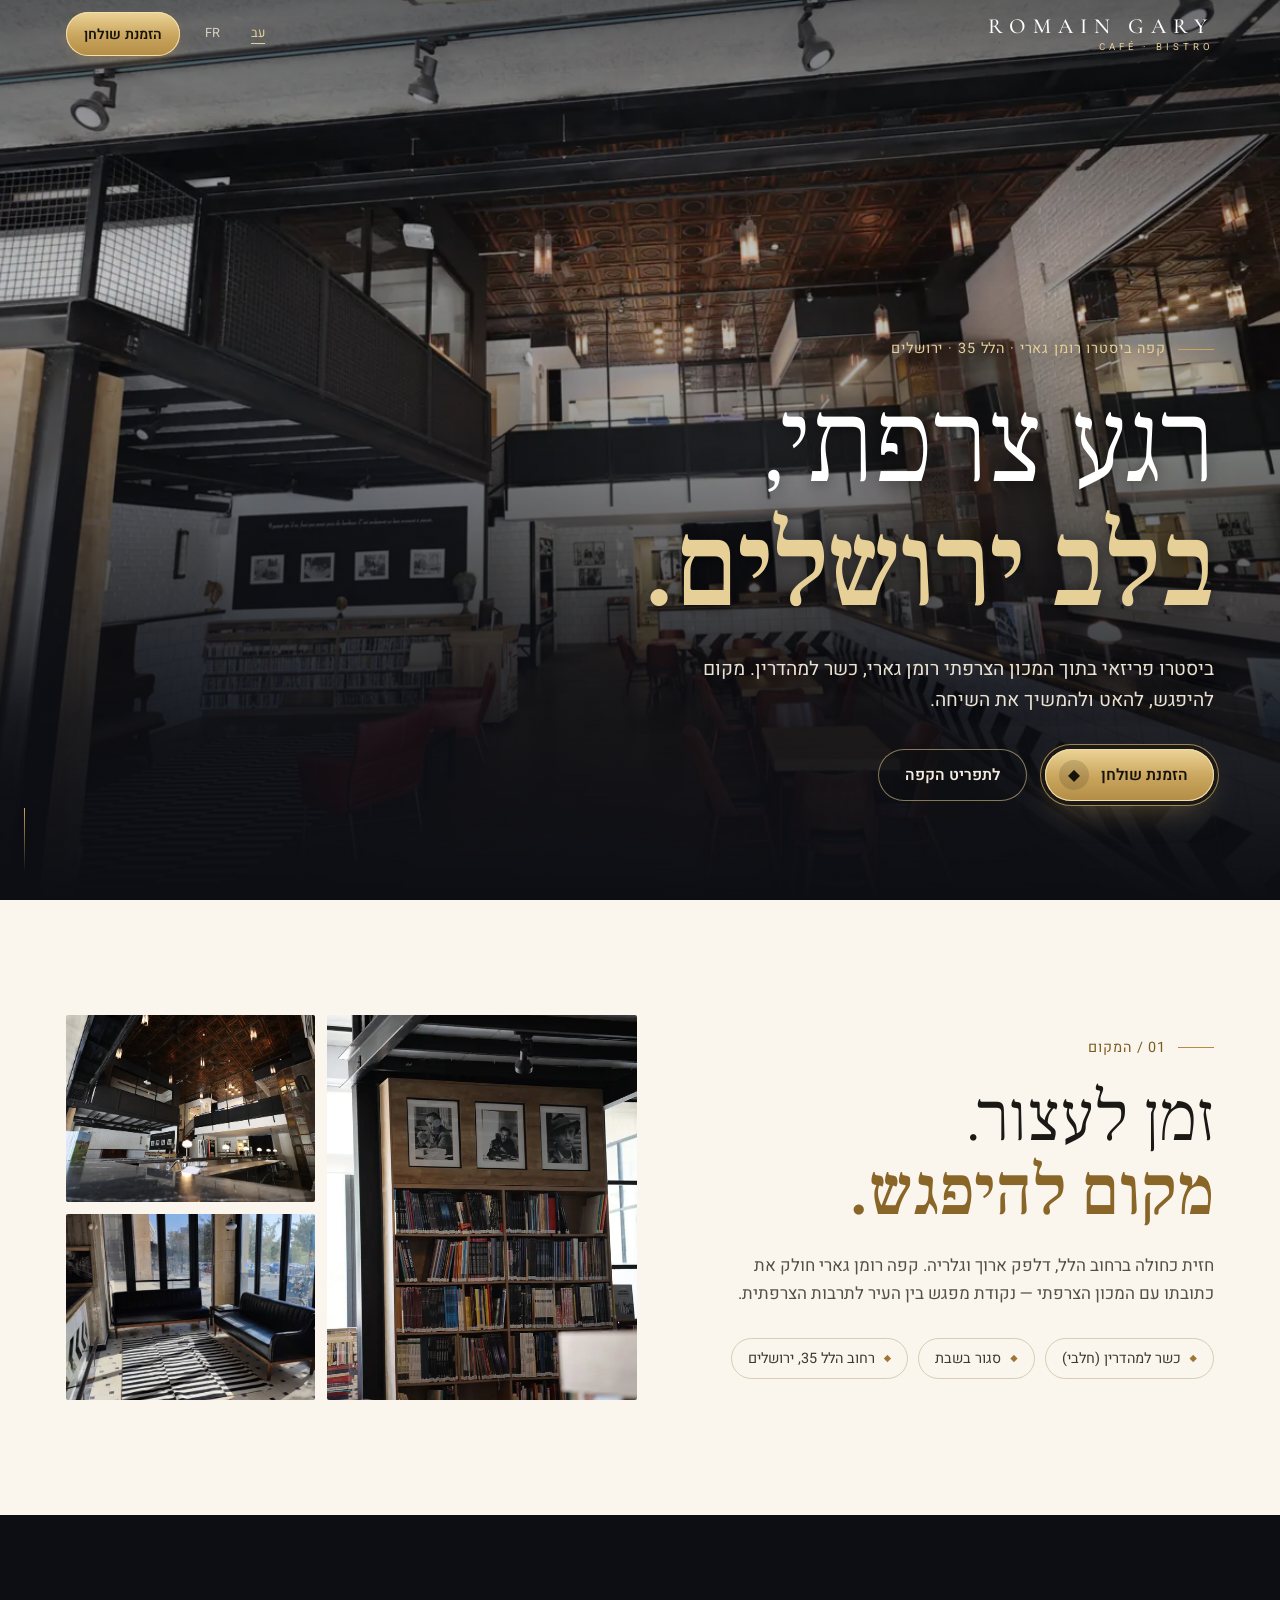
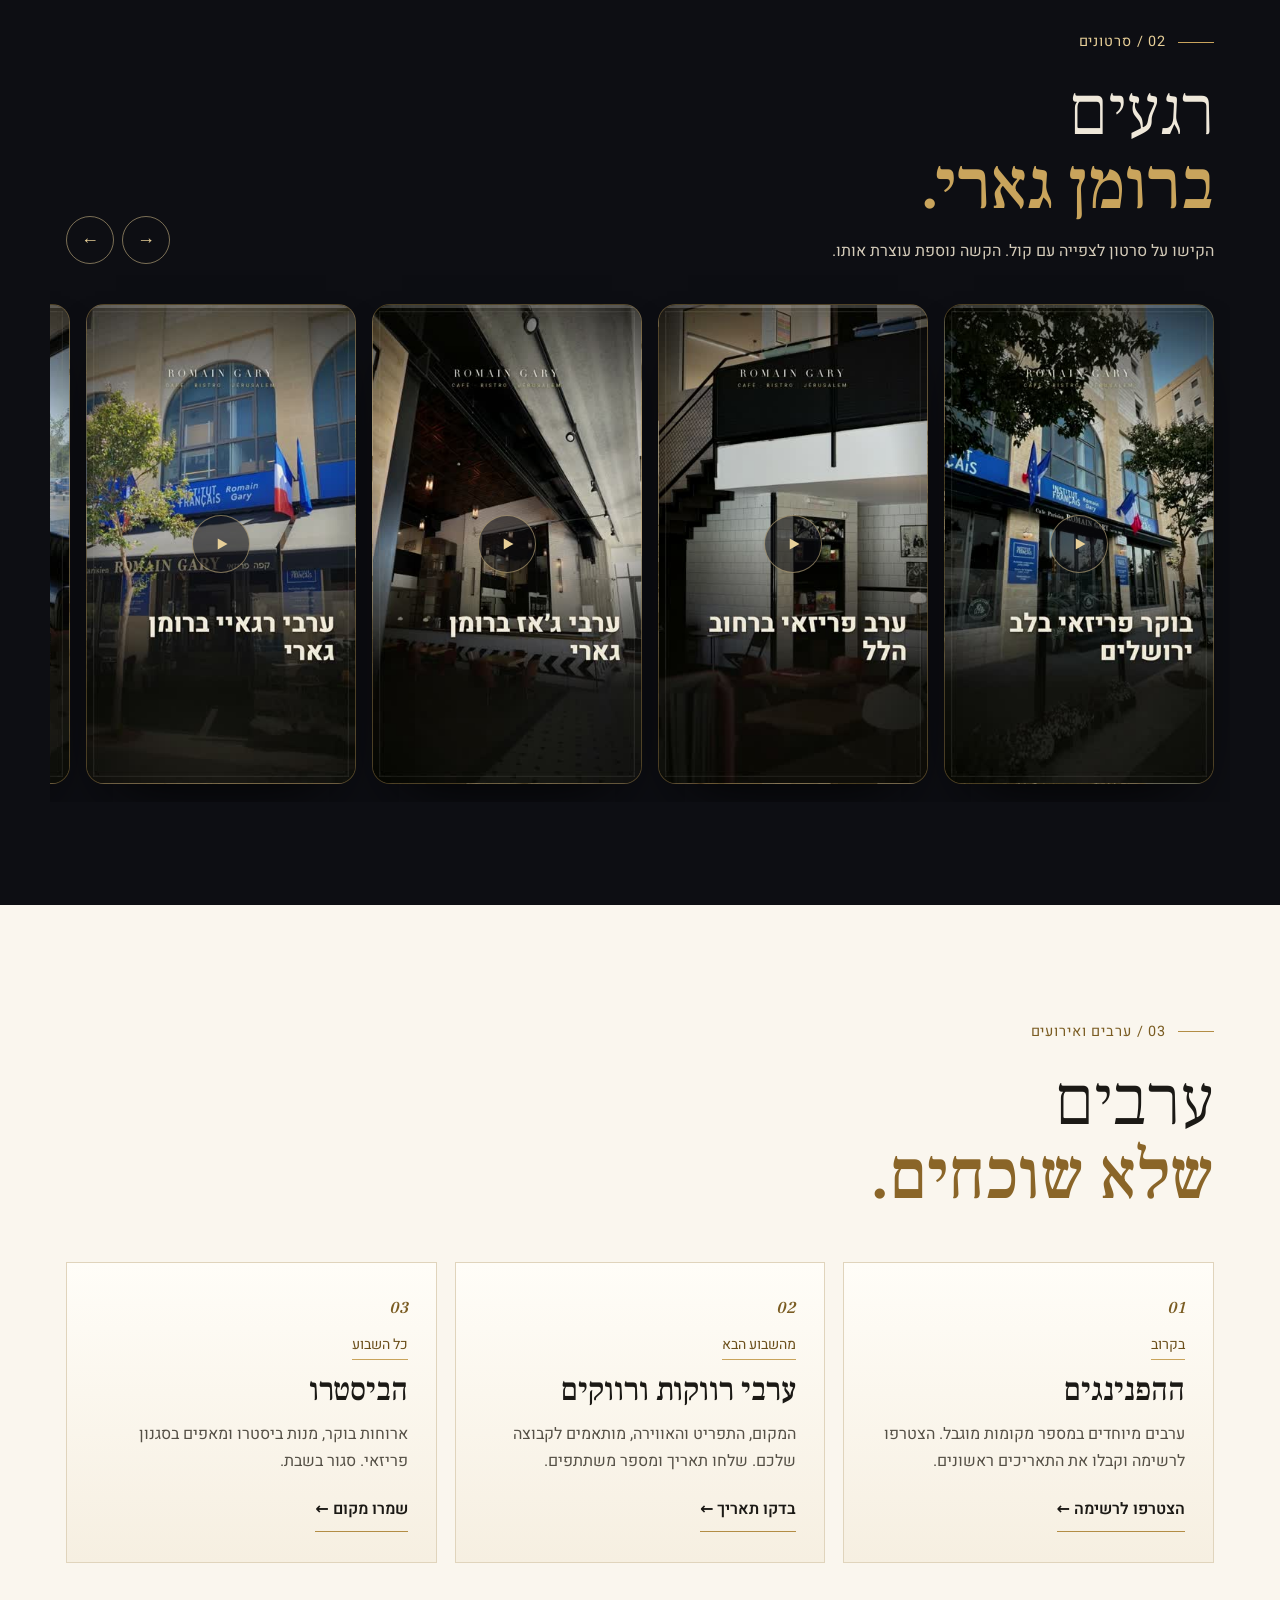
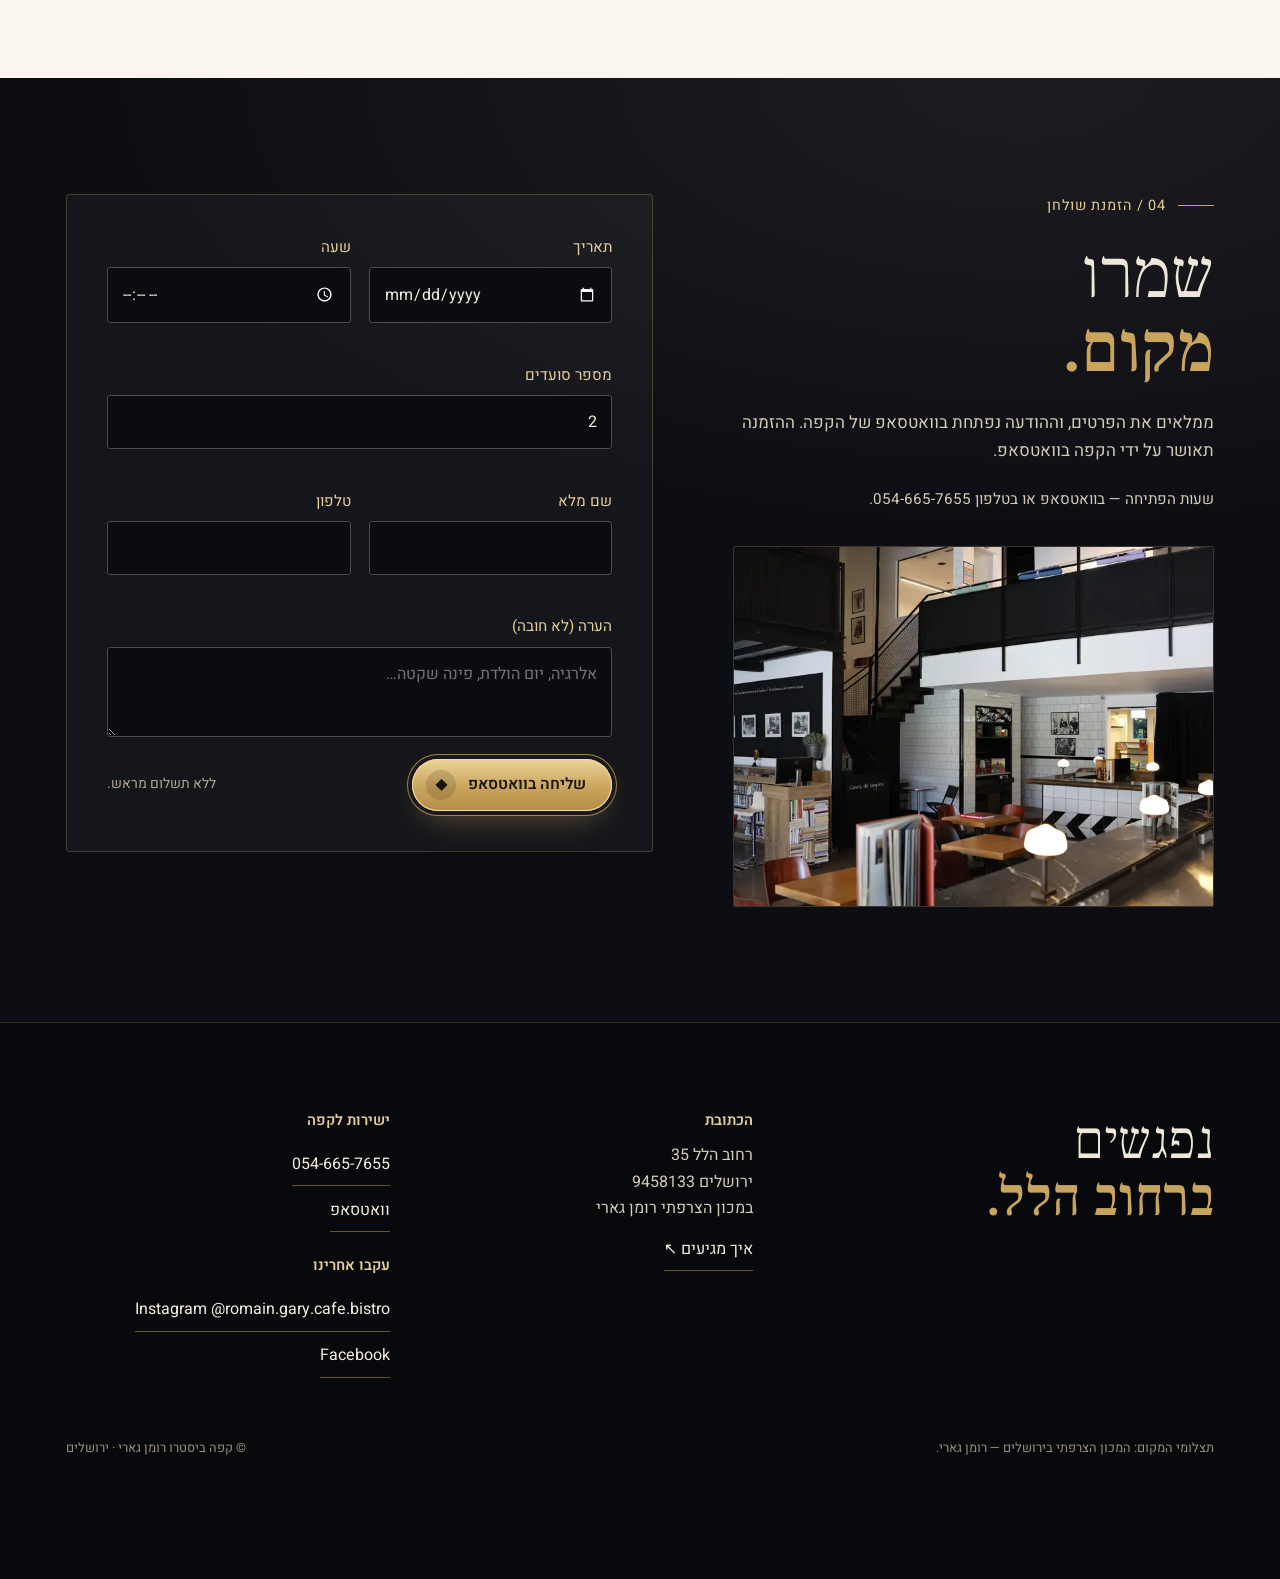
==== commit 768e073f: "perf: reels allégés 720p (~1,4 Mo au lieu de 18,9 Mo) servis par le site Co-Authored-By: Claude Opus" ====
--- a/index.html
+++ b/index.html
@@ -191,7 +191,7 @@
 <section id="reels" aria-labelledby="h-reels" style="padding-bottom:clamp(60px,8vw,110px)">
 <div class="wrap reels-head rv"><div><p class="eyebrow">02 / סרטונים</p><h2 id="h-reels">רגעים<br><em>ברומן גארי.</em></h2><p class="hint">הקישו על סרטון לצפייה עם קול. הקשה נוספת עוצרת אותו.</p></div>
 <div class="rail-nav"><button type="button" data-dir="-1" aria-label="הסרטון הקודם">→</button><button type="button" data-dir="1" aria-label="הסרטון הבא">←</button></div></div>
-<div class="rail"><button class="reel" type="button" aria-pressed="false" aria-label="סרטון: בוקר פריזאי בלב ירושלים" style="background-image:url(assets/reel_LIEU_HE_JOUR.jpg)"><video muted loop playsinline preload="none" poster="assets/reel_LIEU_HE_JOUR.jpg" src="https://romain-gary-happenings.vercel.app/happenings/videos/RomainGary_LIEU_HE_JOUR_story_v6.mp4"></video><span class="snd" aria-hidden="true"></span></button><button class="reel" type="button" aria-pressed="false" aria-label="סרטון: ערב פריזאי ברחוב הלל" style="background-image:url(assets/reel_LIEU_HE_SOIR.jpg)"><video muted loop playsinline preload="none" poster="assets/reel_LIEU_HE_SOIR.jpg" src="https://romain-gary-happenings.vercel.app/happenings/videos/RomainGary_LIEU_HE_SOIR_story_v6.mp4"></video><span class="snd" aria-hidden="true"></span></button><button class="reel" type="button" aria-pressed="false" aria-label="סרטון: ערבי ג׳אז ברומן גארי" style="background-image:url(assets/reel_JAZZ_HE.jpg)"><video muted loop playsinline preload="none" poster="assets/reel_JAZZ_HE.jpg" src="https://romain-gary-happenings.vercel.app/happenings/videos/RomainGary_JAZZ_HE_story_v6.mp4"></video><span class="snd" aria-hidden="true"></span></button><button class="reel" type="button" aria-pressed="false" aria-label="סרטון: ערבי רגאיי ברומן גארי" style="background-image:url(assets/reel_REGGAE_HE.jpg)"><video muted loop playsinline preload="none" poster="assets/reel_REGGAE_HE.jpg" src="https://romain-gary-happenings.vercel.app/happenings/videos/RomainGary_REGGAE_HE_story_v6.mp4"></video><span class="snd" aria-hidden="true"></span></button><button class="reel" type="button" aria-pressed="false" aria-label="סרטון: חוגגים? המקום שלכם." style="background-image:url(assets/reel_GROUPES_HE.jpg)"><video muted loop playsinline preload="none" poster="assets/reel_GROUPES_HE.jpg" src="https://romain-gary-happenings.vercel.app/happenings/videos/RomainGary_GROUPES_HE_story_v6.mp4"></video><span class="snd" aria-hidden="true"></span></button></div>
+<div class="rail"><button class="reel" type="button" aria-pressed="false" aria-label="סרטון: בוקר פריזאי בלב ירושלים" style="background-image:url(assets/reel_LIEU_HE_JOUR.jpg)"><video muted loop playsinline preload="none" poster="assets/reel_LIEU_HE_JOUR.jpg" src="v/LIEU_HE_JOUR.mp4"></video><span class="snd" aria-hidden="true"></span></button><button class="reel" type="button" aria-pressed="false" aria-label="סרטון: ערב פריזאי ברחוב הלל" style="background-image:url(assets/reel_LIEU_HE_SOIR.jpg)"><video muted loop playsinline preload="none" poster="assets/reel_LIEU_HE_SOIR.jpg" src="v/LIEU_HE_SOIR.mp4"></video><span class="snd" aria-hidden="true"></span></button><button class="reel" type="button" aria-pressed="false" aria-label="סרטון: ערבי ג׳אז ברומן גארי" style="background-image:url(assets/reel_JAZZ_HE.jpg)"><video muted loop playsinline preload="none" poster="assets/reel_JAZZ_HE.jpg" src="v/JAZZ_HE.mp4"></video><span class="snd" aria-hidden="true"></span></button><button class="reel" type="button" aria-pressed="false" aria-label="סרטון: ערבי רגאיי ברומן גארי" style="background-image:url(assets/reel_REGGAE_HE.jpg)"><video muted loop playsinline preload="none" poster="assets/reel_REGGAE_HE.jpg" src="v/REGGAE_HE.mp4"></video><span class="snd" aria-hidden="true"></span></button><button class="reel" type="button" aria-pressed="false" aria-label="סרטון: חוגגים? המקום שלכם." style="background-image:url(assets/reel_GROUPES_HE.jpg)"><video muted loop playsinline preload="none" poster="assets/reel_GROUPES_HE.jpg" src="v/GROUPES_HE.mp4"></video><span class="snd" aria-hidden="true"></span></button></div>
 </section>
 
 <section class="light" id="soirees"><div class="wrap">
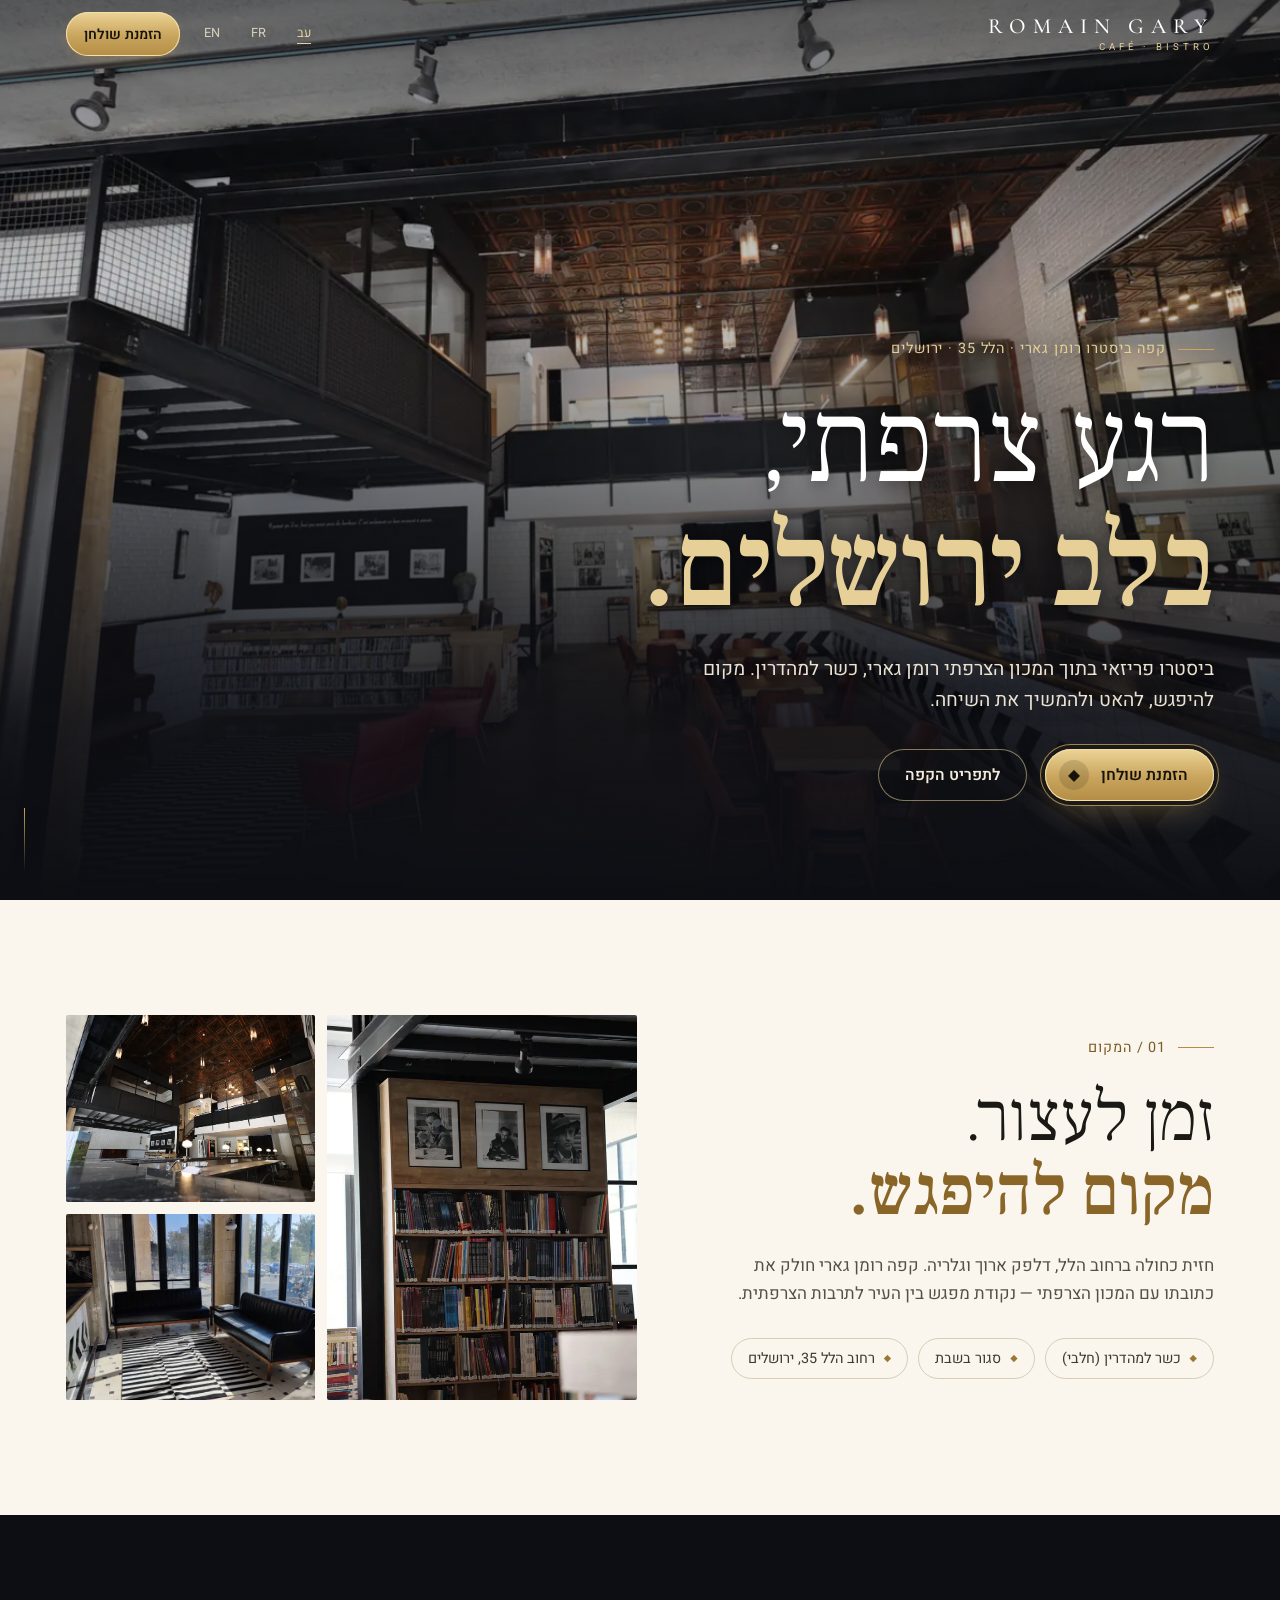
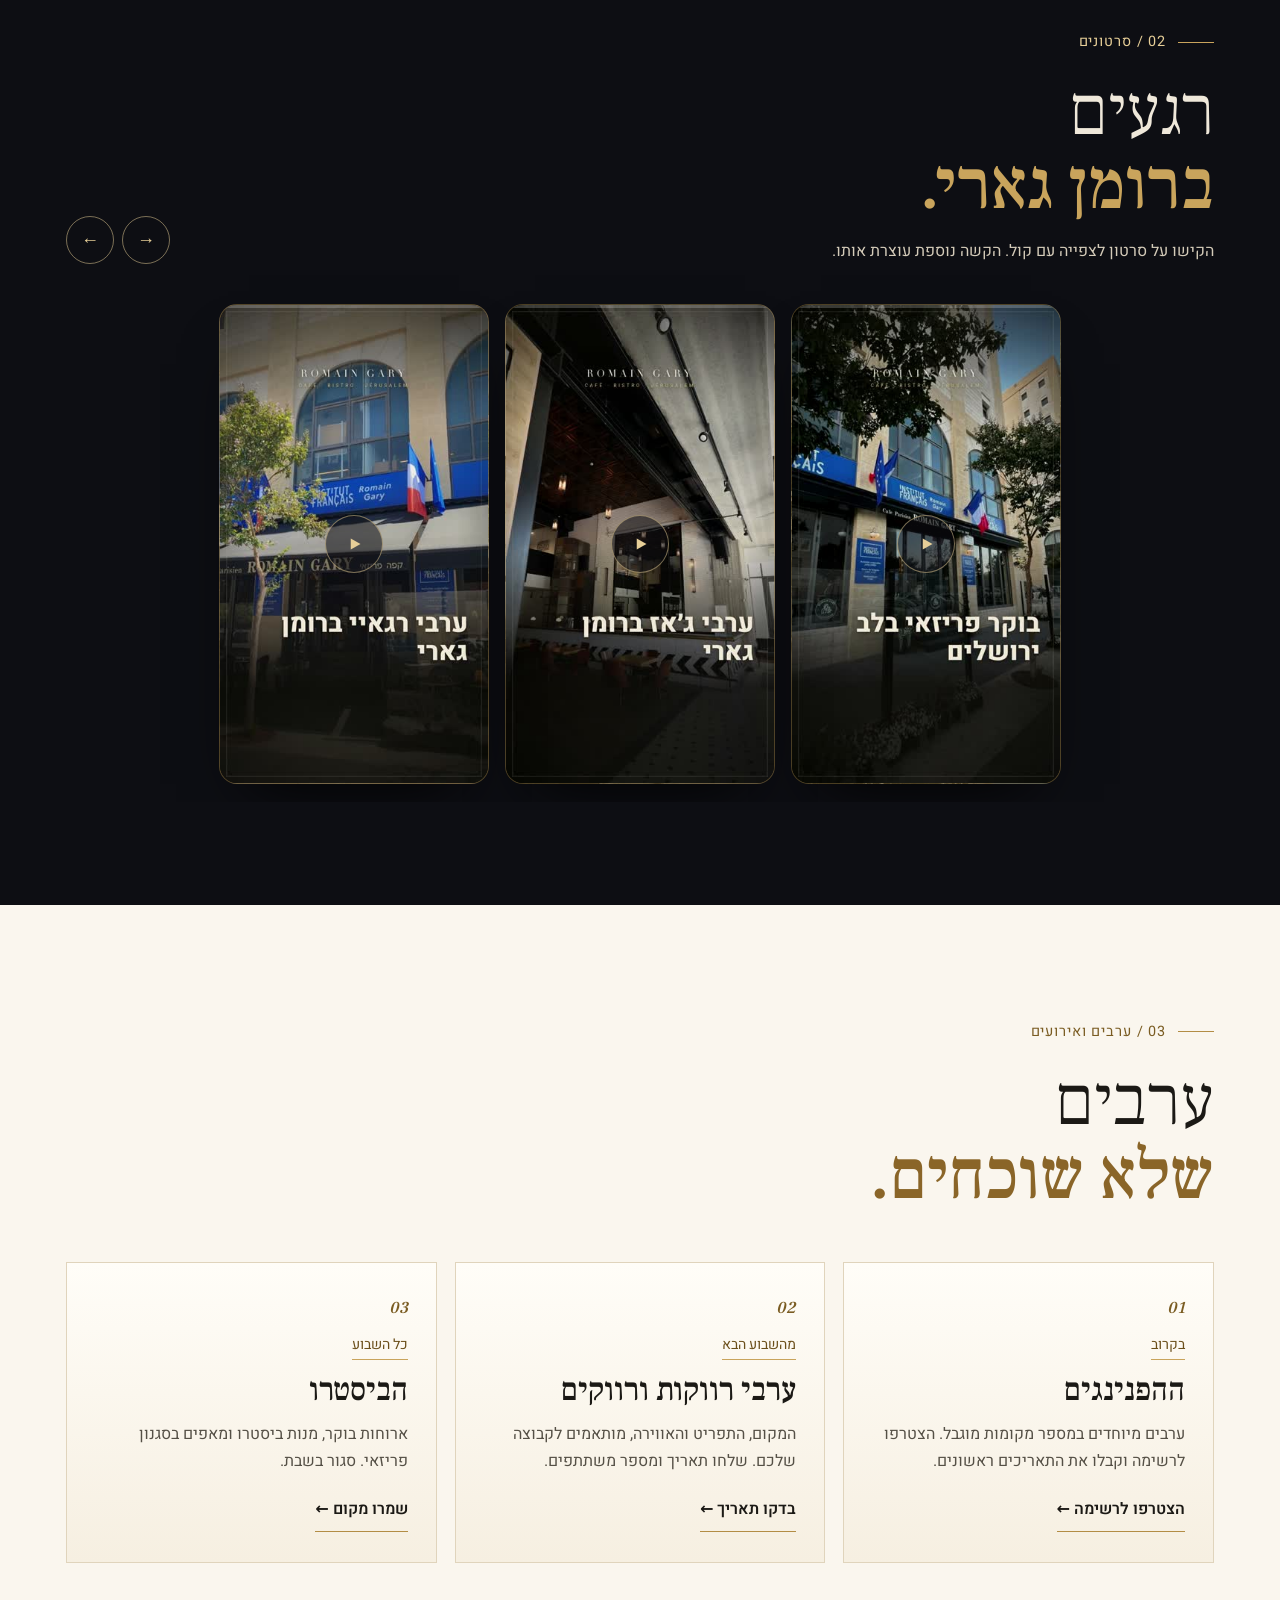
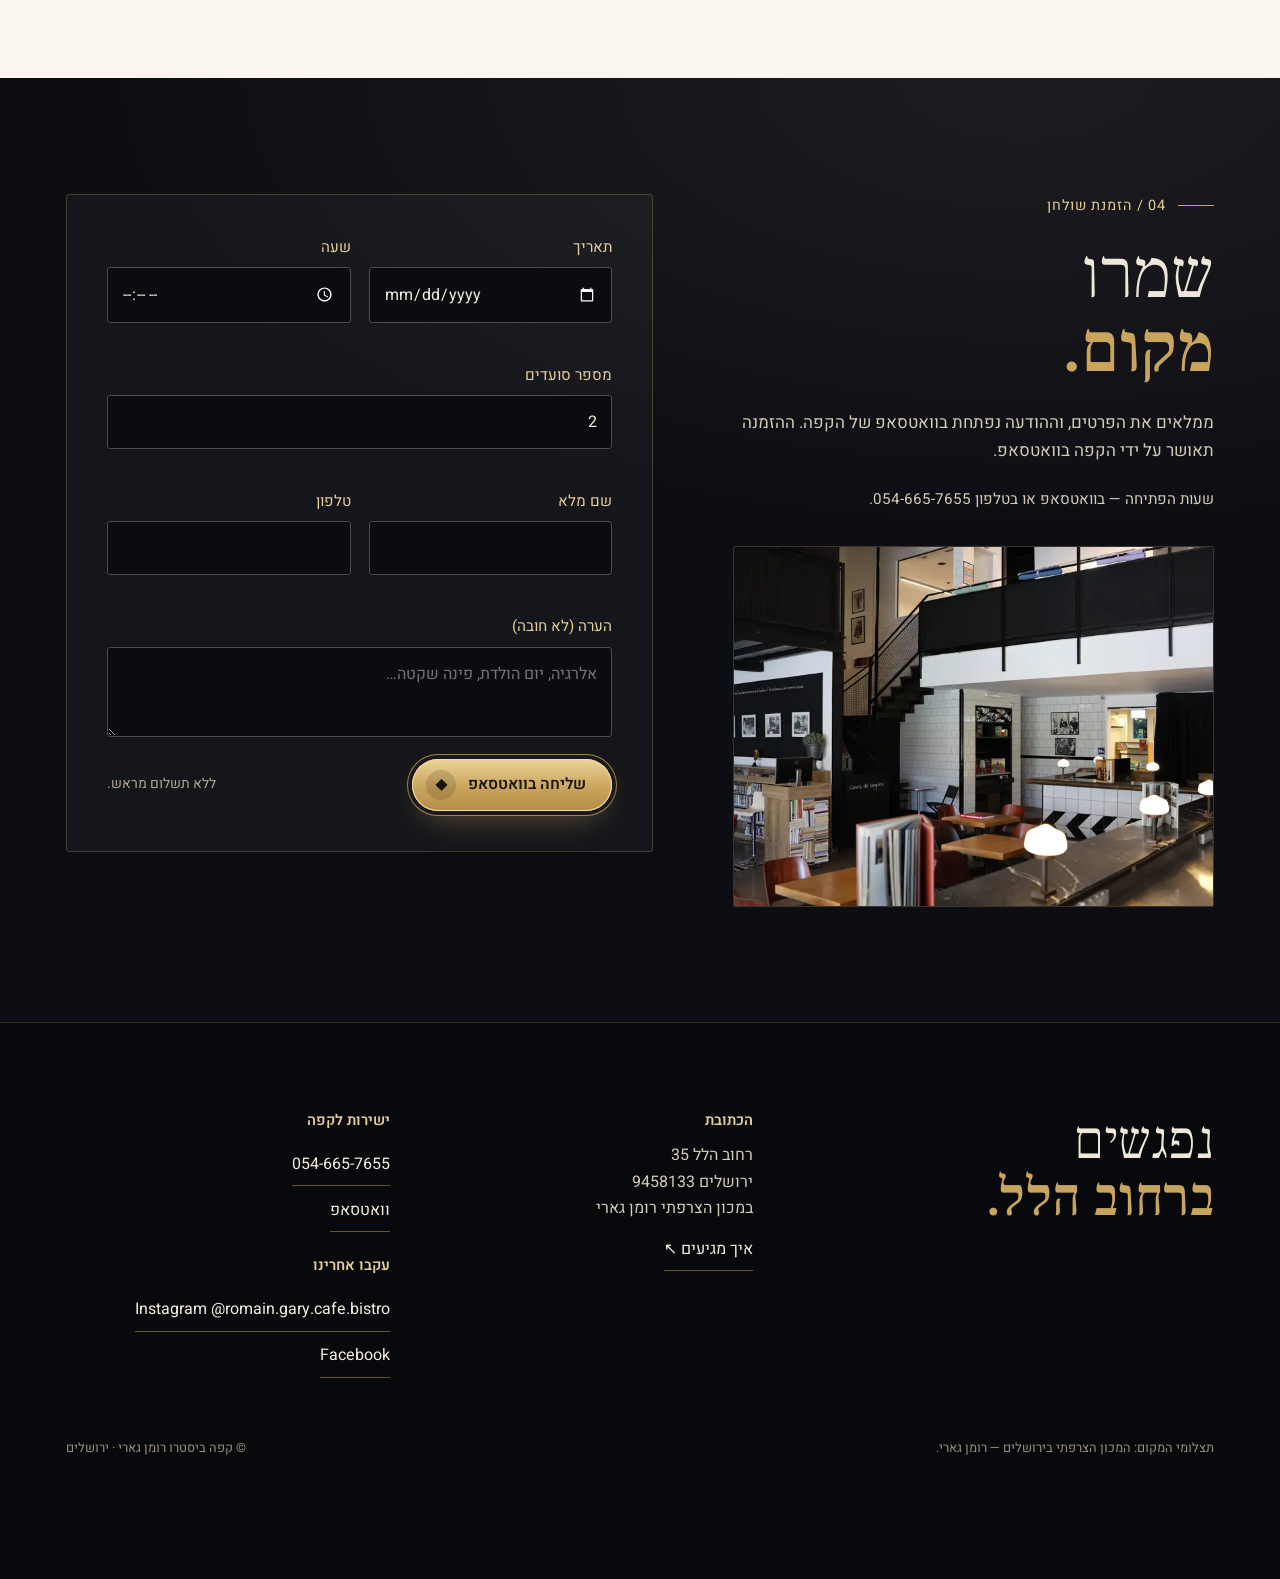
==== commit 4b1b87e1: "feat: version anglaise + retrait de 2 reels hébreux mal prononcés (QC Whisper) Co-Authored-By: Claud" ====
--- a/index.html
+++ b/index.html
@@ -6,7 +6,7 @@
 <meta name="description" content="ביסטרו פריזאי בתוך המכון הצרפתי רומן גארי, כשר למהדרין (חלבי). רחוב הלל 35, ירושלים. סגור בשבת. הזמנת שולחן בוואטסאפ.">
 <meta name="theme-color" content="#0d0e13">
 <link rel="canonical" href="https://codenolimits.github.io/romain-gary-cafe/">
-<link rel="alternate" hreflang="he" href="https://codenolimits.github.io/romain-gary-cafe/"><link rel="alternate" hreflang="fr" href="https://codenolimits.github.io/romain-gary-cafe/fr/"><link rel="alternate" hreflang="x-default" href="https://codenolimits.github.io/romain-gary-cafe/">
+<link rel="alternate" hreflang="he" href="https://codenolimits.github.io/romain-gary-cafe/"><link rel="alternate" hreflang="fr" href="https://codenolimits.github.io/romain-gary-cafe/fr/"><link rel="alternate" hreflang="en" href="https://codenolimits.github.io/romain-gary-cafe/en/"><link rel="alternate" hreflang="x-default" href="https://codenolimits.github.io/romain-gary-cafe/">
 <meta property="og:title" content="קפה ביסטרו רומן גארי · ביסטרו פריזאי בלב ירושלים · הלל 35"><meta property="og:description" content="ביסטרו פריזאי בתוך המכון הצרפתי רומן גארי, כשר למהדרין (חלבי). רחוב הלל 35, ירושלים. סגור בשבת. הזמנת שולחן בוואטסאפ."><meta property="og:image" content="https://codenolimits.github.io/romain-gary-cafe/assets/og.jpg"><meta property="og:type" content="website">
 <link rel="icon" href="assets/mark.svg" type="image/svg+xml">
 <link rel="preconnect" href="https://fonts.googleapis.com"><link rel="preconnect" href="https://fonts.gstatic.com" crossorigin>
@@ -167,7 +167,7 @@
 <a class="skip" href="#main">דילוג לתוכן</a>
 <header class="top"><div class="wrap">
 <a class="brand" href="./"><b>ROMAIN GARY</b><small>CAFÉ · BISTRO</small></a>
-<nav class="nav" aria-label="Langues · שפות"><div class="langs"><a href="" hreflang="he" lang="he" aria-current="page">עב</a><a href="fr/" hreflang="fr" lang="fr">FR</a></div><a class="btn btn-gold btn-sm" href="#reserver">הזמנת שולחן</a></nav>
+<nav class="nav" aria-label="Langues · שפות"><div class="langs"><a href="" hreflang="he" lang="he" aria-current="page">עב</a><a href="fr/" hreflang="fr" lang="fr">FR</a><a href="en/" hreflang="en" lang="en">EN</a></div><a class="btn btn-gold btn-sm" href="#reserver">הזמנת שולחן</a></nav>
 </div></header>
 <main id="main">
 <section class="hero" style="padding:0" aria-labelledby="h1">
@@ -191,7 +191,7 @@
 <section id="reels" aria-labelledby="h-reels" style="padding-bottom:clamp(60px,8vw,110px)">
 <div class="wrap reels-head rv"><div><p class="eyebrow">02 / סרטונים</p><h2 id="h-reels">רגעים<br><em>ברומן גארי.</em></h2><p class="hint">הקישו על סרטון לצפייה עם קול. הקשה נוספת עוצרת אותו.</p></div>
 <div class="rail-nav"><button type="button" data-dir="-1" aria-label="הסרטון הקודם">→</button><button type="button" data-dir="1" aria-label="הסרטון הבא">←</button></div></div>
-<div class="rail"><button class="reel" type="button" aria-pressed="false" aria-label="סרטון: בוקר פריזאי בלב ירושלים" style="background-image:url(assets/reel_LIEU_HE_JOUR.jpg)"><video muted loop playsinline preload="none" poster="assets/reel_LIEU_HE_JOUR.jpg" src="v/LIEU_HE_JOUR.mp4"></video><span class="snd" aria-hidden="true"></span></button><button class="reel" type="button" aria-pressed="false" aria-label="סרטון: ערב פריזאי ברחוב הלל" style="background-image:url(assets/reel_LIEU_HE_SOIR.jpg)"><video muted loop playsinline preload="none" poster="assets/reel_LIEU_HE_SOIR.jpg" src="v/LIEU_HE_SOIR.mp4"></video><span class="snd" aria-hidden="true"></span></button><button class="reel" type="button" aria-pressed="false" aria-label="סרטון: ערבי ג׳אז ברומן גארי" style="background-image:url(assets/reel_JAZZ_HE.jpg)"><video muted loop playsinline preload="none" poster="assets/reel_JAZZ_HE.jpg" src="v/JAZZ_HE.mp4"></video><span class="snd" aria-hidden="true"></span></button><button class="reel" type="button" aria-pressed="false" aria-label="סרטון: ערבי רגאיי ברומן גארי" style="background-image:url(assets/reel_REGGAE_HE.jpg)"><video muted loop playsinline preload="none" poster="assets/reel_REGGAE_HE.jpg" src="v/REGGAE_HE.mp4"></video><span class="snd" aria-hidden="true"></span></button><button class="reel" type="button" aria-pressed="false" aria-label="סרטון: חוגגים? המקום שלכם." style="background-image:url(assets/reel_GROUPES_HE.jpg)"><video muted loop playsinline preload="none" poster="assets/reel_GROUPES_HE.jpg" src="v/GROUPES_HE.mp4"></video><span class="snd" aria-hidden="true"></span></button></div>
+<div class="rail"><button class="reel" type="button" aria-pressed="false" aria-label="סרטון: בוקר פריזאי בלב ירושלים" style="background-image:url(assets/reel_LIEU_HE_JOUR.jpg)"><video muted loop playsinline preload="none" poster="assets/reel_LIEU_HE_JOUR.jpg" src="v/LIEU_HE_JOUR.mp4"></video><span class="snd" aria-hidden="true"></span></button><button class="reel" type="button" aria-pressed="false" aria-label="סרטון: ערבי ג׳אז ברומן גארי" style="background-image:url(assets/reel_JAZZ_HE.jpg)"><video muted loop playsinline preload="none" poster="assets/reel_JAZZ_HE.jpg" src="v/JAZZ_HE.mp4"></video><span class="snd" aria-hidden="true"></span></button><button class="reel" type="button" aria-pressed="false" aria-label="סרטון: ערבי רגאיי ברומן גארי" style="background-image:url(assets/reel_REGGAE_HE.jpg)"><video muted loop playsinline preload="none" poster="assets/reel_REGGAE_HE.jpg" src="v/REGGAE_HE.mp4"></video><span class="snd" aria-hidden="true"></span></button></div>
 </section>
 
 <section class="light" id="soirees"><div class="wrap">
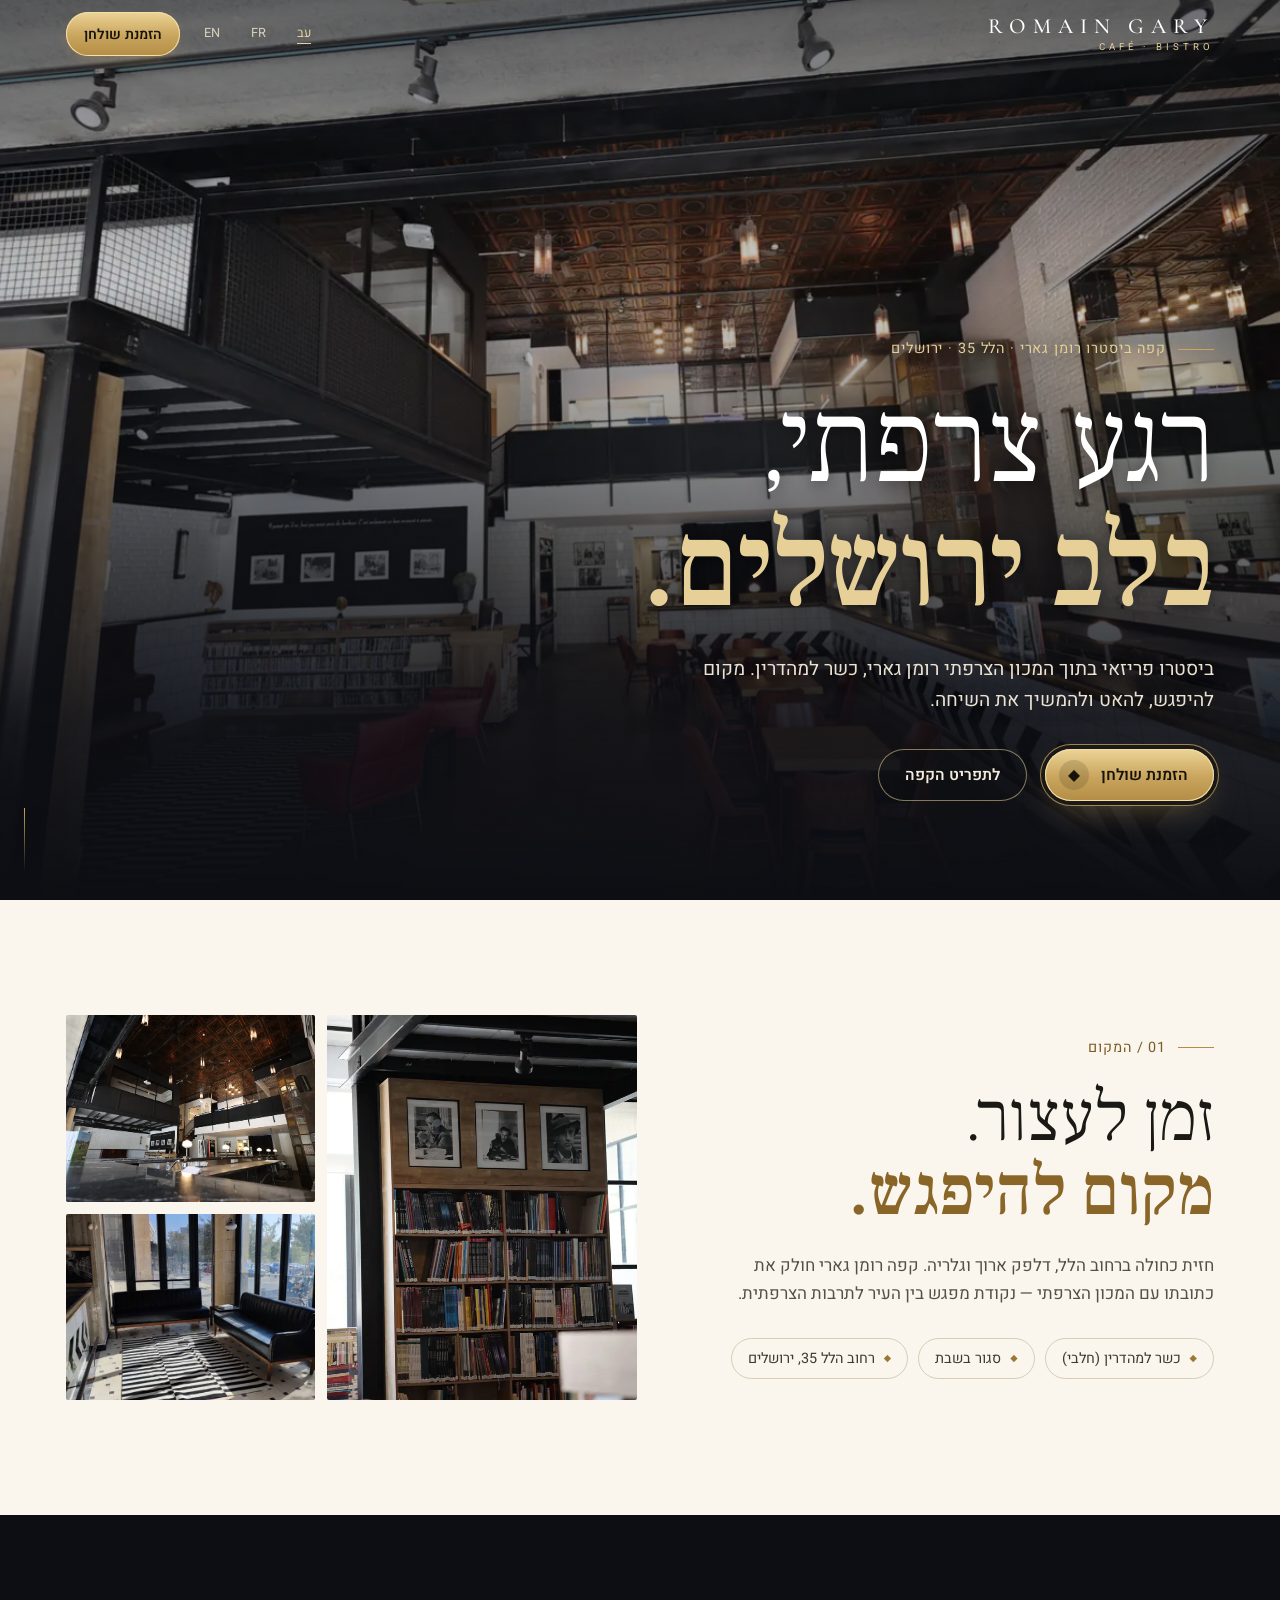
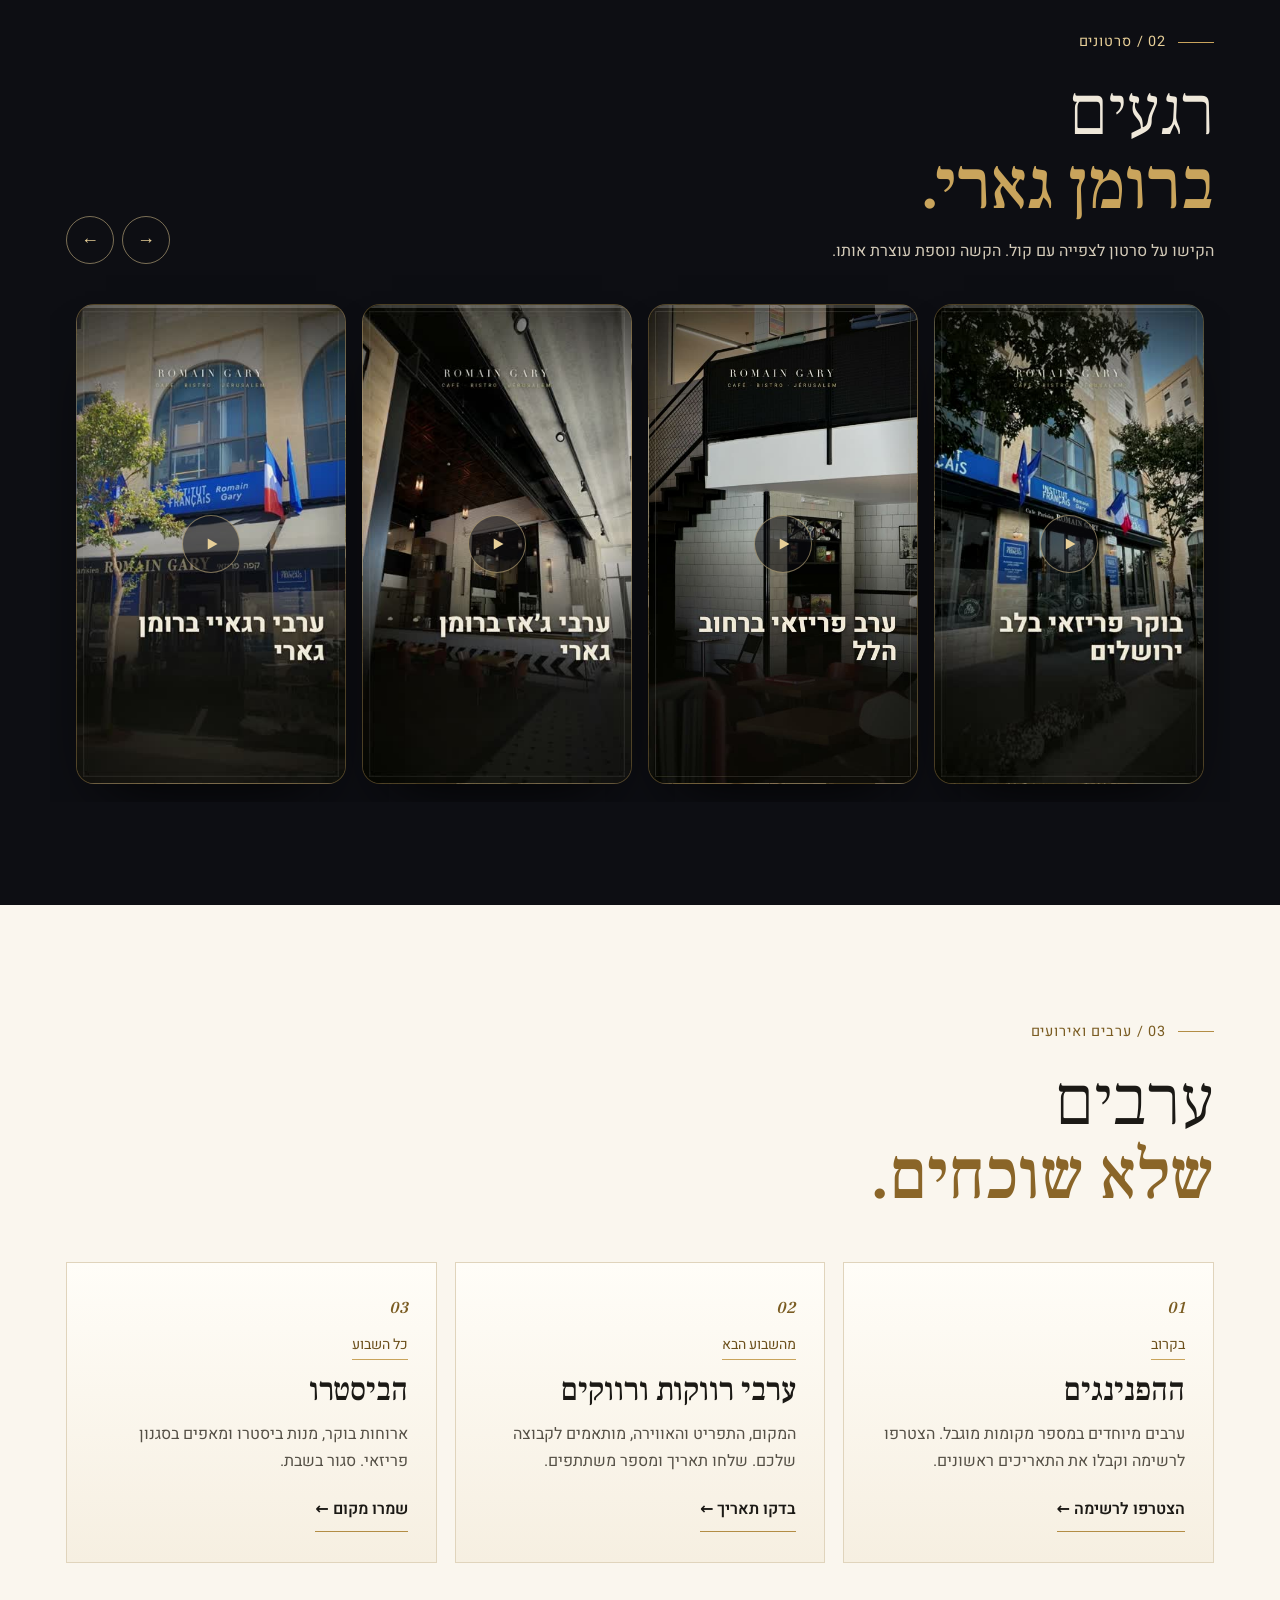
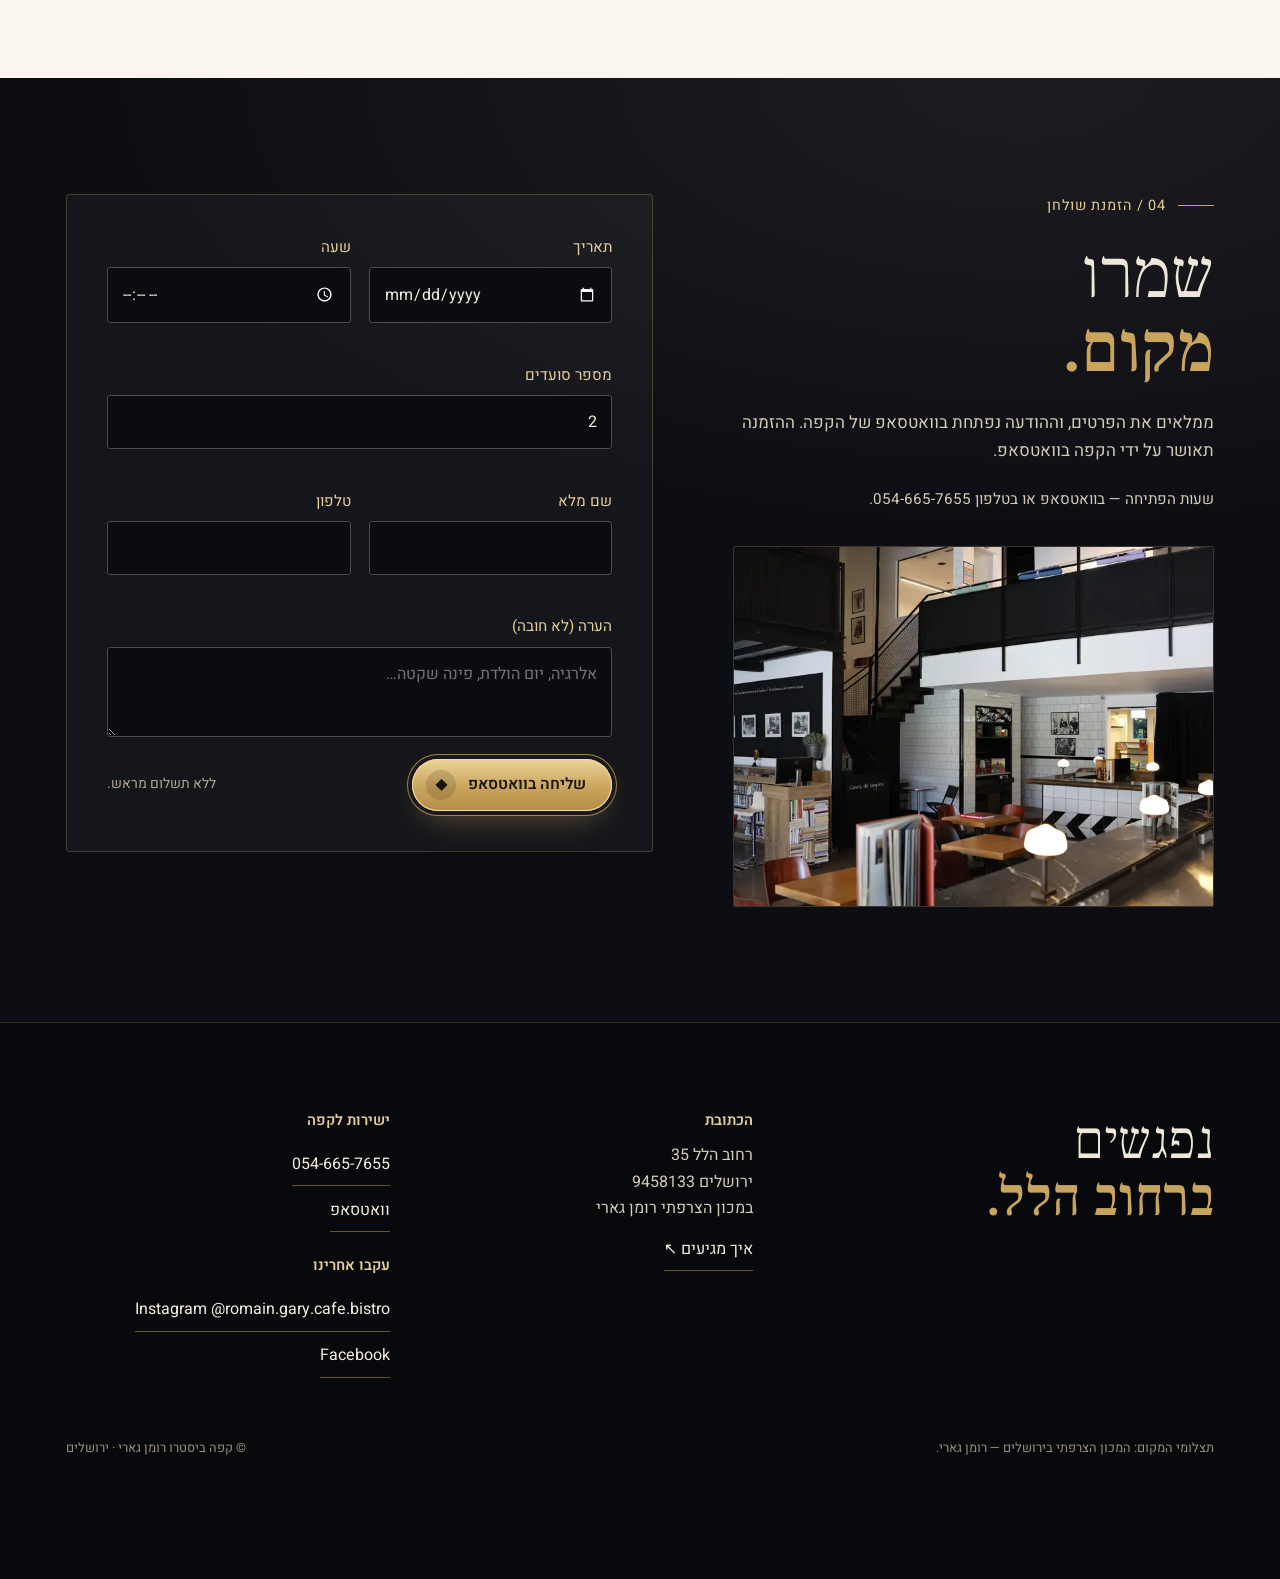
==== commit cbd69060: "fix: reel hébreu du soir revoisé (פריזאי bien prononcé, Whisper 89 %) Co-Authored-By: Claude Opus 5." ====
--- a/index.html
+++ b/index.html
@@ -191,7 +191,7 @@
 <section id="reels" aria-labelledby="h-reels" style="padding-bottom:clamp(60px,8vw,110px)">
 <div class="wrap reels-head rv"><div><p class="eyebrow">02 / סרטונים</p><h2 id="h-reels">רגעים<br><em>ברומן גארי.</em></h2><p class="hint">הקישו על סרטון לצפייה עם קול. הקשה נוספת עוצרת אותו.</p></div>
 <div class="rail-nav"><button type="button" data-dir="-1" aria-label="הסרטון הקודם">→</button><button type="button" data-dir="1" aria-label="הסרטון הבא">←</button></div></div>
-<div class="rail"><button class="reel" type="button" aria-pressed="false" aria-label="סרטון: בוקר פריזאי בלב ירושלים" style="background-image:url(assets/reel_LIEU_HE_JOUR.jpg)"><video muted loop playsinline preload="none" poster="assets/reel_LIEU_HE_JOUR.jpg" src="v/LIEU_HE_JOUR.mp4"></video><span class="snd" aria-hidden="true"></span></button><button class="reel" type="button" aria-pressed="false" aria-label="סרטון: ערבי ג׳אז ברומן גארי" style="background-image:url(assets/reel_JAZZ_HE.jpg)"><video muted loop playsinline preload="none" poster="assets/reel_JAZZ_HE.jpg" src="v/JAZZ_HE.mp4"></video><span class="snd" aria-hidden="true"></span></button><button class="reel" type="button" aria-pressed="false" aria-label="סרטון: ערבי רגאיי ברומן גארי" style="background-image:url(assets/reel_REGGAE_HE.jpg)"><video muted loop playsinline preload="none" poster="assets/reel_REGGAE_HE.jpg" src="v/REGGAE_HE.mp4"></video><span class="snd" aria-hidden="true"></span></button></div>
+<div class="rail"><button class="reel" type="button" aria-pressed="false" aria-label="סרטון: בוקר פריזאי בלב ירושלים" style="background-image:url(assets/reel_LIEU_HE_JOUR.jpg)"><video muted loop playsinline preload="none" poster="assets/reel_LIEU_HE_JOUR.jpg" src="v/LIEU_HE_JOUR.mp4"></video><span class="snd" aria-hidden="true"></span></button><button class="reel" type="button" aria-pressed="false" aria-label="סרטון: ערב פריזאי ברחוב הלל" style="background-image:url(assets/reel_LIEU_HE_SOIR.jpg)"><video muted loop playsinline preload="none" poster="assets/reel_LIEU_HE_SOIR.jpg" src="v/LIEU_HE_SOIR.mp4"></video><span class="snd" aria-hidden="true"></span></button><button class="reel" type="button" aria-pressed="false" aria-label="סרטון: ערבי ג׳אז ברומן גארי" style="background-image:url(assets/reel_JAZZ_HE.jpg)"><video muted loop playsinline preload="none" poster="assets/reel_JAZZ_HE.jpg" src="v/JAZZ_HE.mp4"></video><span class="snd" aria-hidden="true"></span></button><button class="reel" type="button" aria-pressed="false" aria-label="סרטון: ערבי רגאיי ברומן גארי" style="background-image:url(assets/reel_REGGAE_HE.jpg)"><video muted loop playsinline preload="none" poster="assets/reel_REGGAE_HE.jpg" src="v/REGGAE_HE.mp4"></video><span class="snd" aria-hidden="true"></span></button></div>
 </section>
 
 <section class="light" id="soirees"><div class="wrap">
